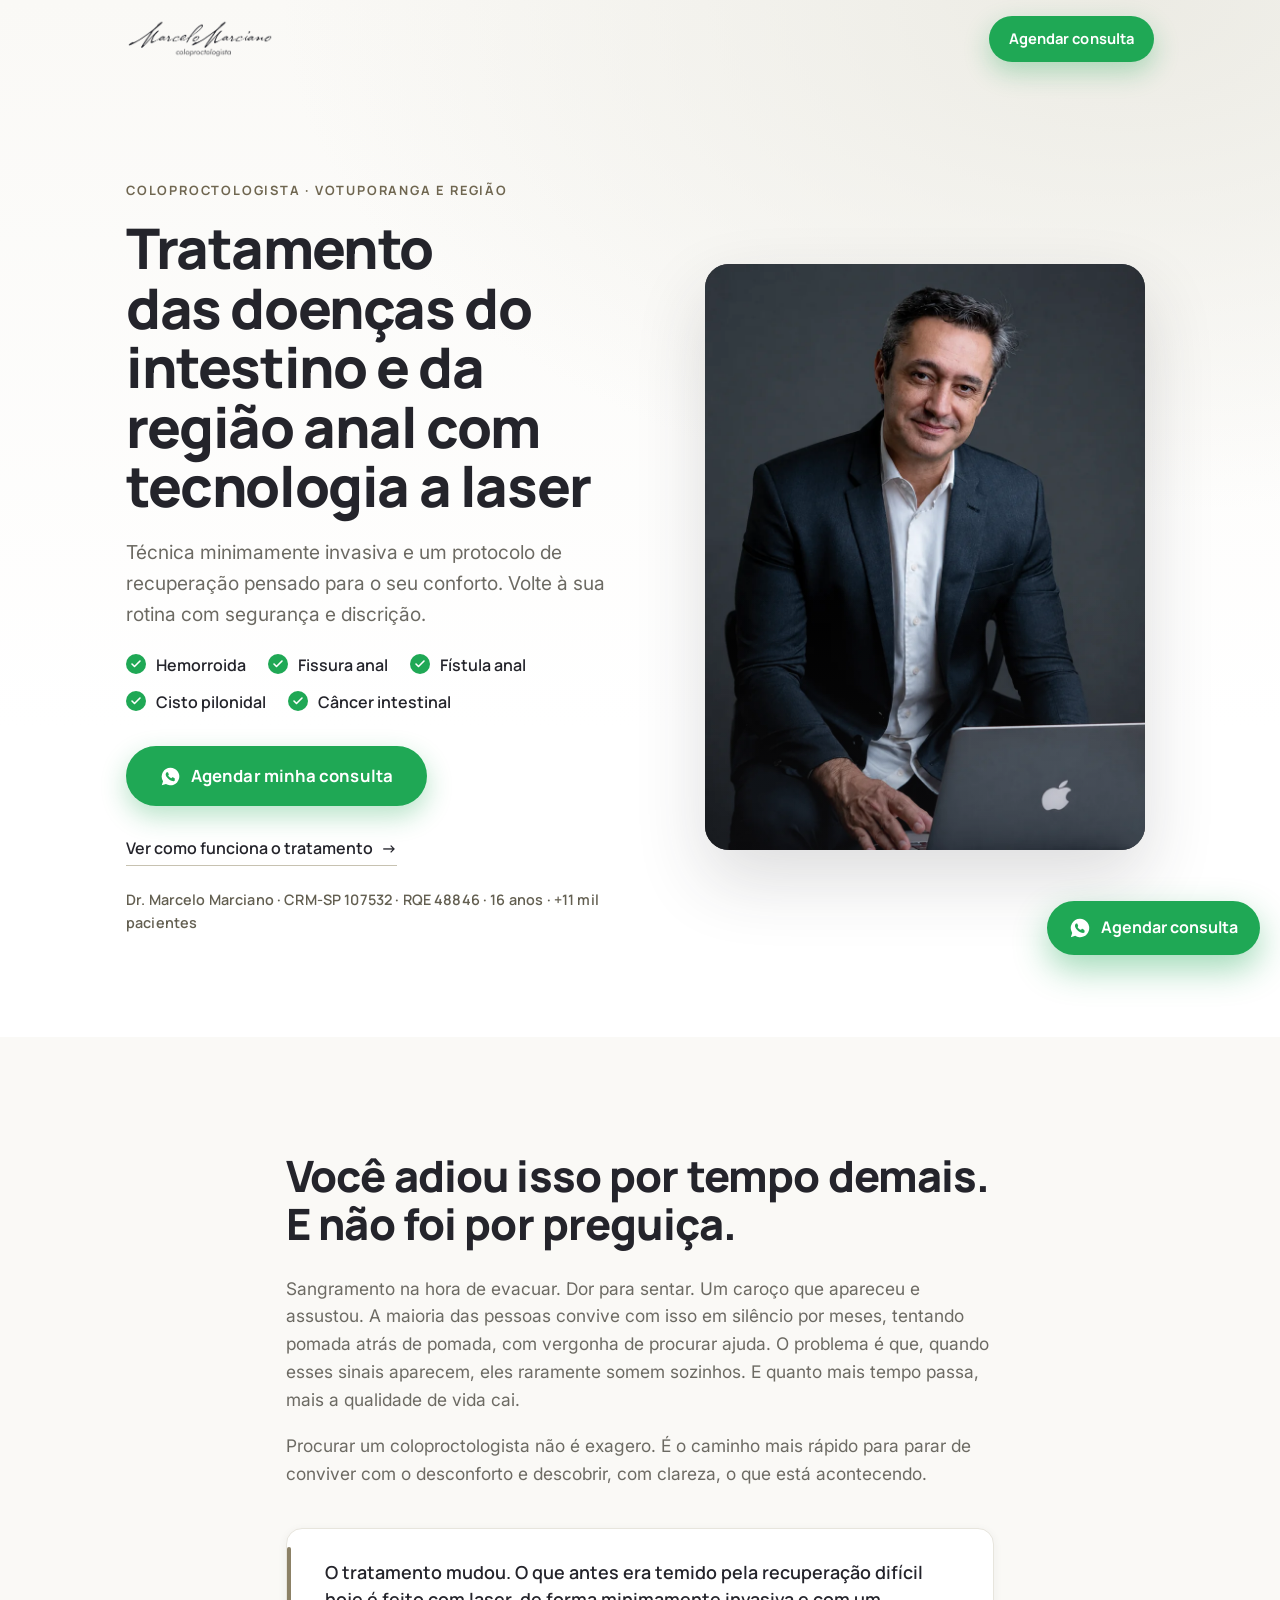
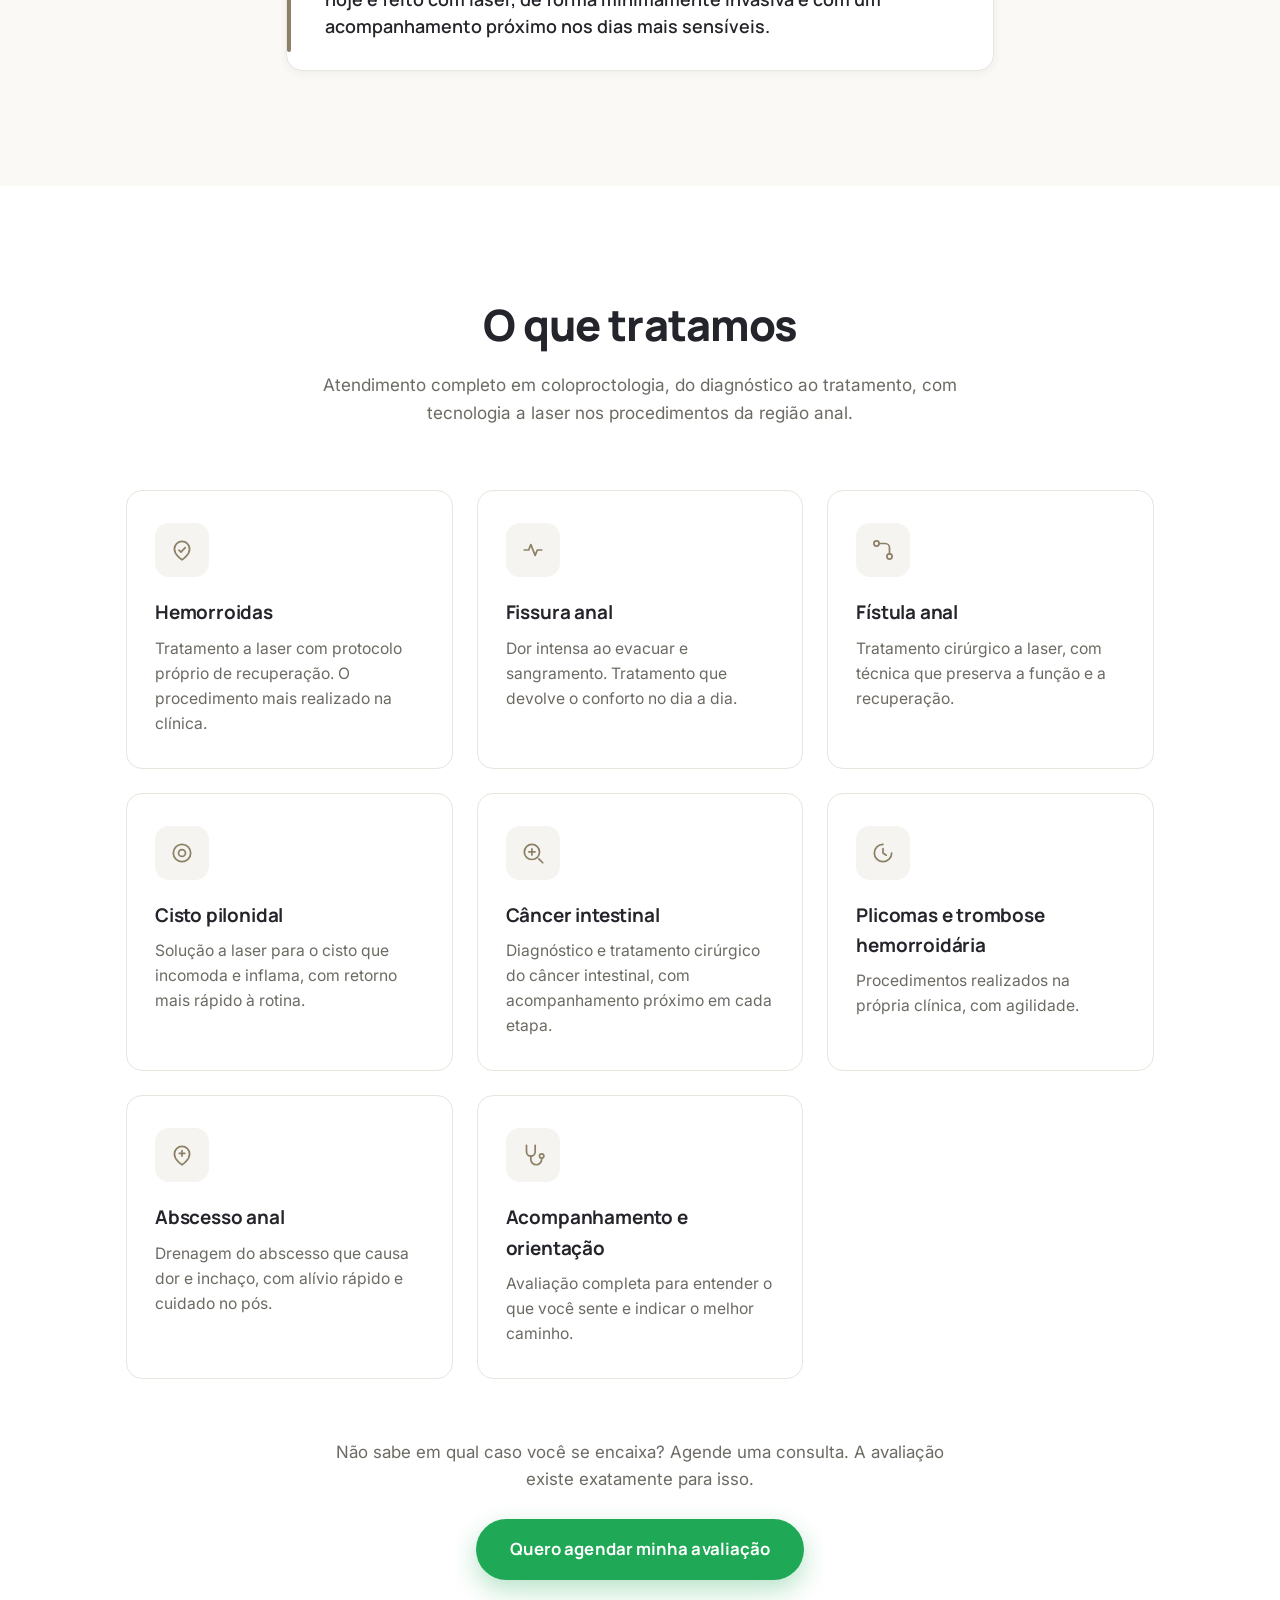
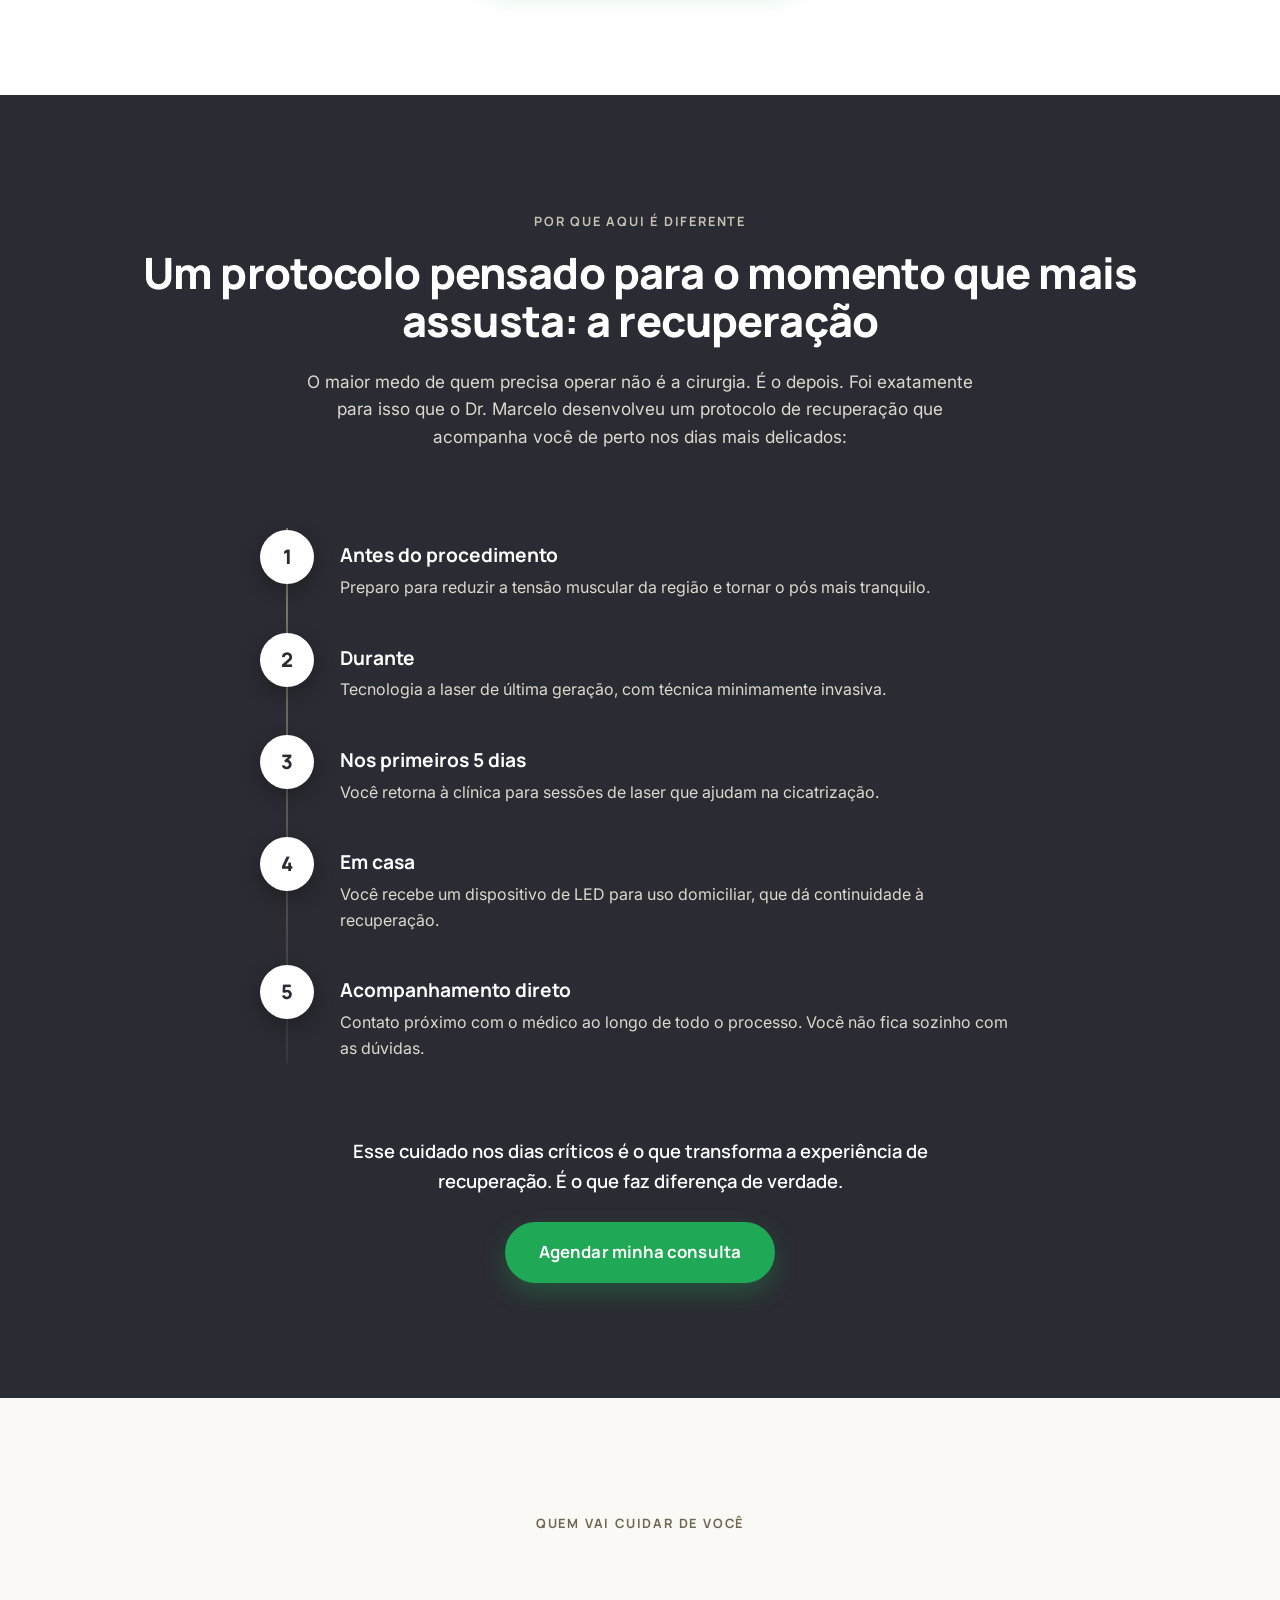
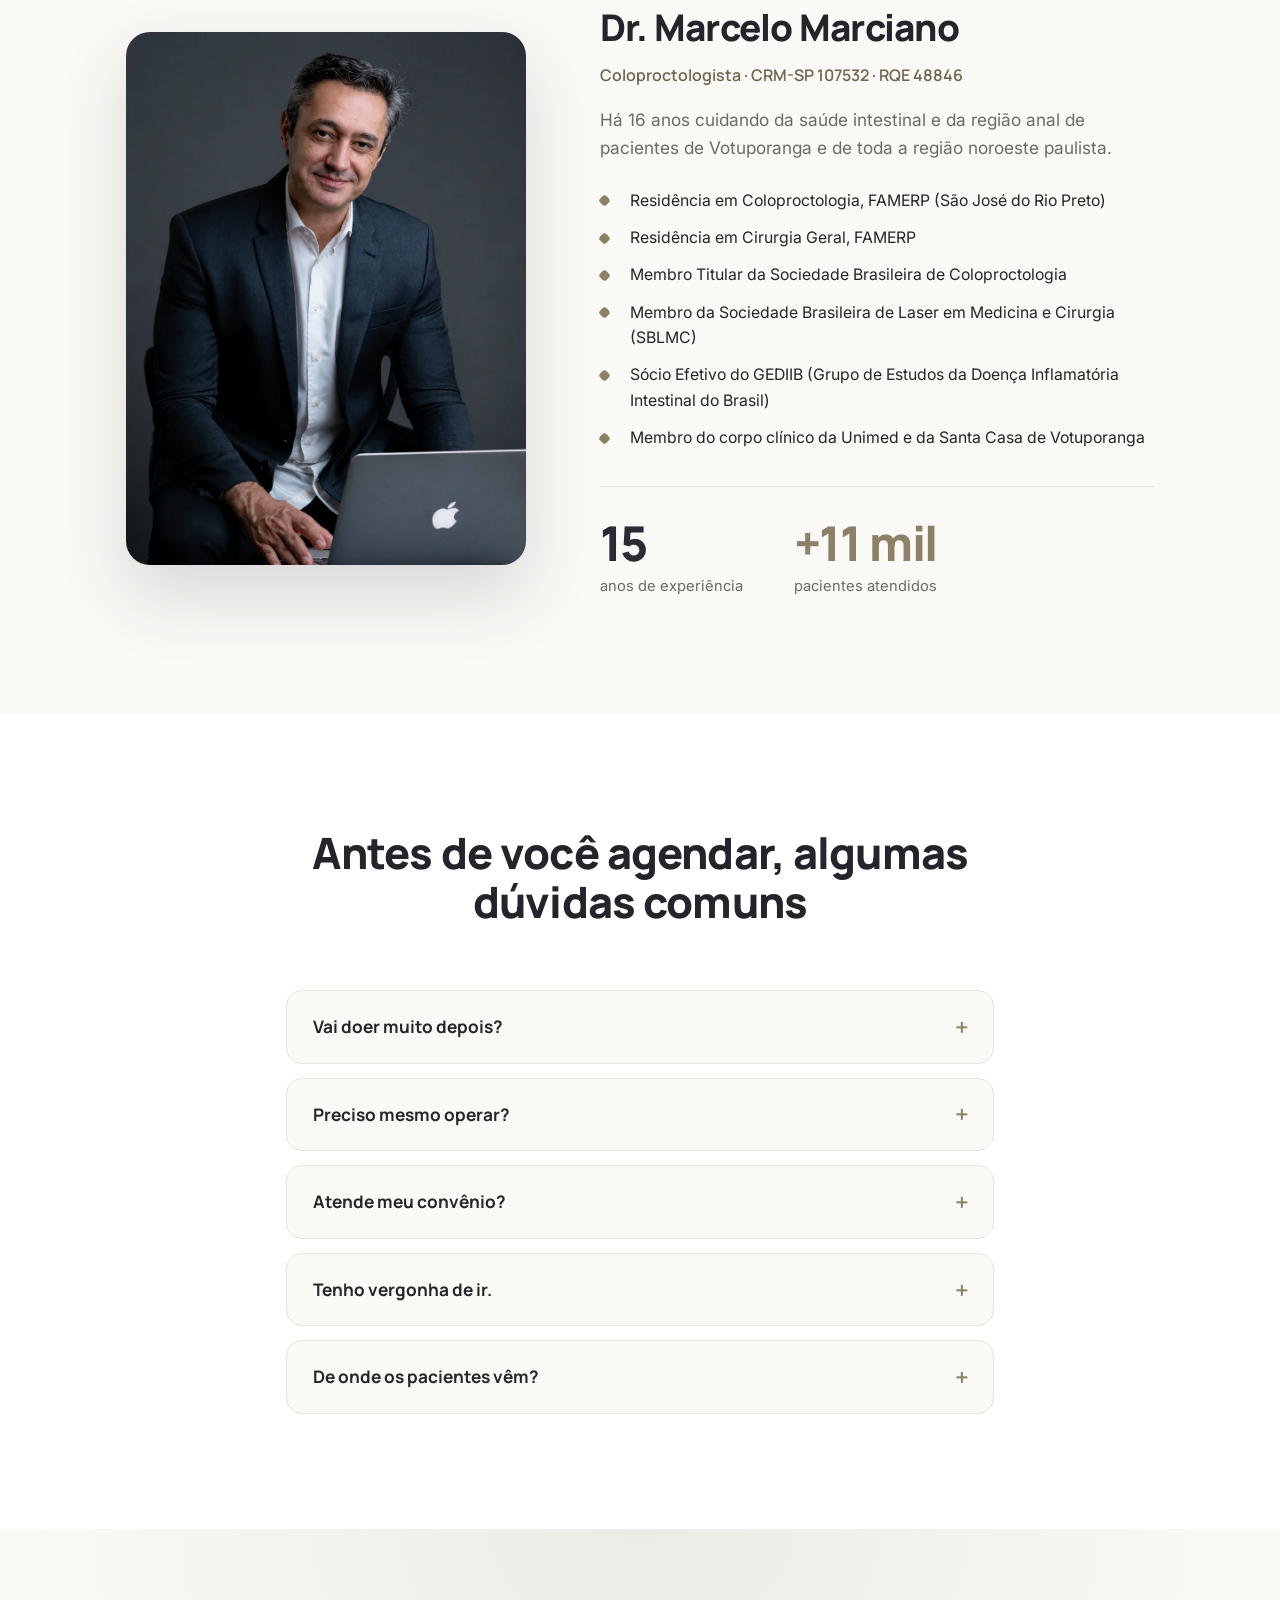
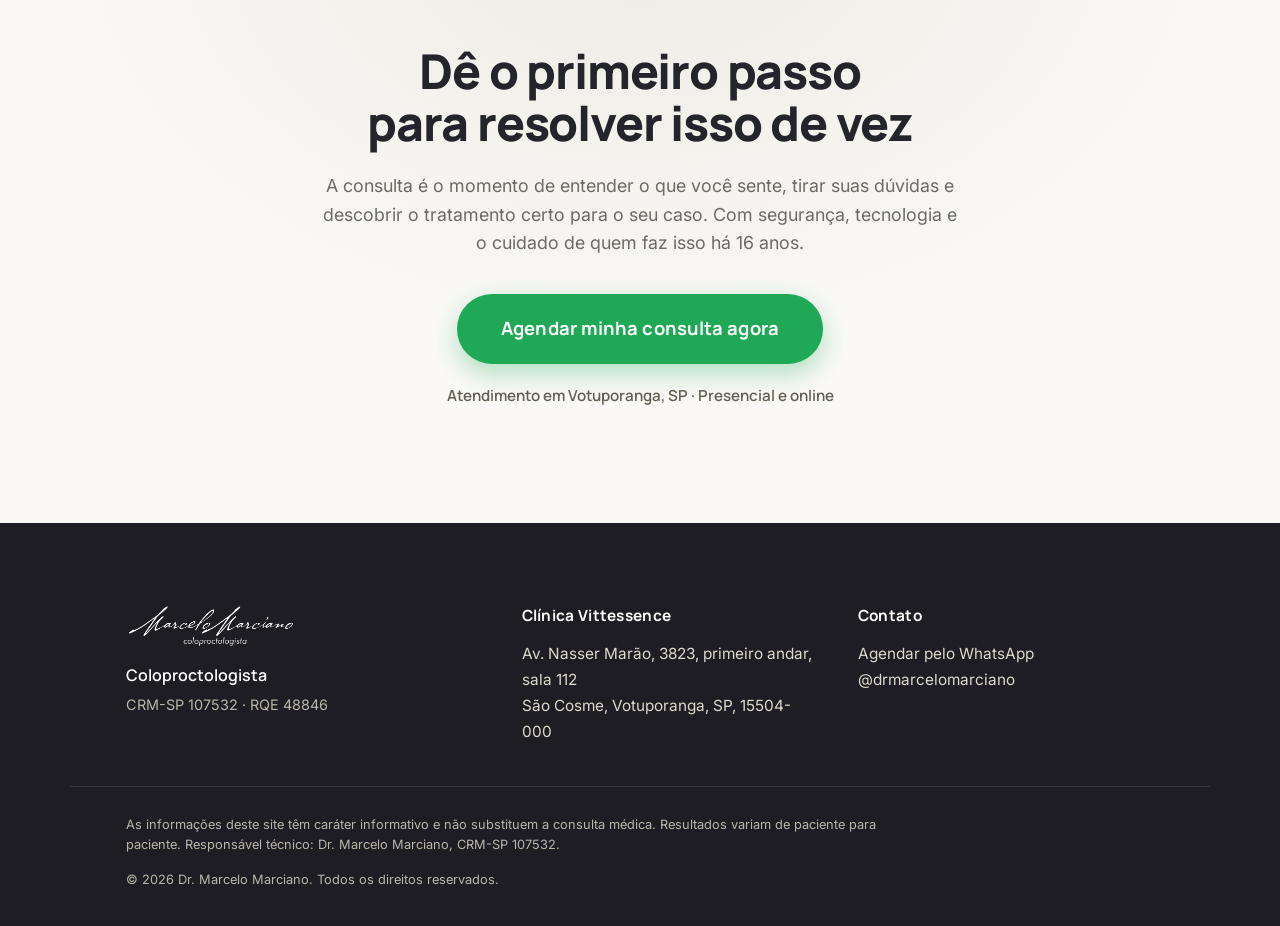
==== index.html @ ee6e8ae6 "Add files via upload" ====
<!DOCTYPE html>
<html lang="pt-BR">
<head>
  <meta charset="UTF-8" />
  <meta name="viewport" content="width=device-width, initial-scale=1.0" />

  <title>Dr. Marcelo Marciano · Coloproctologista em Votuporanga</title>
  <meta name="description" content="Tratamento das doenças do intestino e da região anal com tecnologia a laser, técnica minimamente invasiva e protocolo de recuperação. Agende sua consulta em Votuporanga, SP." />

  <!-- Trafego pago: nao indexar para nao competir no organico -->
  <meta name="robots" content="noindex, nofollow" />

  <meta name="theme-color" content="#2b2b33" />
  <link rel="icon" href="assets/favicon-32.png" sizes="32x32" />
  <link rel="icon" href="assets/favicon.png" sizes="512x512" />
  <link rel="apple-touch-icon" href="assets/apple-touch-icon.png" />

  <!-- Open Graph (URL absoluta do dominio final) -->
  <meta property="og:type" content="website" />
  <meta property="og:url" content="https://lp.drmarcelomarciano.com/" />
  <meta property="og:title" content="Dr. Marcelo Marciano · Coloproctologista" />
  <meta property="og:description" content="Hemorroida, fissura, fístula e cisto pilonidal tratados com tecnologia a laser. Agende sua consulta em Votuporanga, SP." />
  <meta property="og:image" content="https://lp.drmarcelomarciano.com/assets/dr-marcelo.webp" />

  <!-- ====== CONFIG (editavel pelo Nathan) ====== -->
  <script src="js/config.js"></script>

  <!-- ====== dataLayer + GTM (carrega so quando o ID real existir) ====== -->
  <script>
    window.dataLayer = window.dataLayer || [];
    (function () {
      var id = (window.LP_CONFIG && LP_CONFIG.GTM_ID) || "";
      if (id && id.indexOf("XXXX") === -1) {
        (function (w, d, s, l, i) {
          w[l] = w[l] || []; w[l].push({ "gtm.start": new Date().getTime(), event: "gtm.js" });
          var f = d.getElementsByTagName(s)[0], j = d.createElement(s), dl = l != "dataLayer" ? "&l=" + l : "";
          j.async = true; j.src = "https://www.googletagmanager.com/gtm.js?id=" + i + dl;
          f.parentNode.insertBefore(j, f);
        })(window, document, "script", "dataLayer", id);
      }
    })();
  </script>

  <!-- ====== Pixel Tintim (carrega apos o load, fora do caminho critico) ======
       Instalado direto aqui porque o GTM ainda nao existe.
       Quando o container web estiver no ar, pode migrar para o GTM. -->
  <script>
    (function () {
      function loadTintim() {
        if (window.tt && window.tt.__loaded) return;
        window.tt = window.tt || {};
        window.tt.__loaded = true;
        window.tt.accountCode = (window.LP_CONFIG && LP_CONFIG.TINTIM_ACCOUNT_CODE) || "";
        var c = document.getElementsByTagName("head")[0];
        var k = document.createElement("script");
        k.async = 1; k.src = "//s.tintim.app/static/core/tintim-1.0.js"; c.appendChild(k);
      }
      if (document.readyState === "complete") loadTintim();
      else window.addEventListener("load", loadTintim);
    })();
  </script>

  <!-- ====== Fontes (carregamento assincrono, nao bloqueia render) ====== -->
  <link rel="preconnect" href="https://fonts.googleapis.com" />
  <link rel="preconnect" href="https://fonts.gstatic.com" crossorigin />
  <link rel="stylesheet" href="https://fonts.googleapis.com/css2?family=Inter:wght@400;500;600&family=Manrope:wght@500;600;700;800&display=swap" media="print" onload="this.media='all'" />
  <noscript><link rel="stylesheet" href="https://fonts.googleapis.com/css2?family=Inter:wght@400;500;600&family=Manrope:wght@500;600;700;800&display=swap" /></noscript>

  <!-- ====== Imagem do hero (LCP): preload espelha o <picture> por media ====== -->
  <link rel="preload" as="image" href="assets/dr-marcelo-sm.webp" media="(max-width:760px)" fetchpriority="high" />
  <link rel="preload" as="image" href="assets/dr-marcelo.webp" media="(min-width:760.02px)" fetchpriority="high" />

  <!-- ====== Estilos ====== -->
  <link rel="stylesheet" href="css/styles.css" />
</head>

<body>

<!-- GTM noscript: descomente trocando GTM-XXXXXXX pelo ID real ao criar o container.
<noscript><iframe src="https://www.googletagmanager.com/ns.html?id=GTM-XXXXXXX" height="0" width="0" style="display:none;visibility:hidden"></iframe></noscript>
-->

<!-- =========================================================
     HEADER FIXO
========================================================= -->
<header class="site-header" id="siteHeader">
  <div class="container header-inner">
    <a href="#topo" class="brand" aria-label="Dr. Marcelo Marciano, coloproctologista">
      <img src="assets/logo-dark.webp" alt="Dr. Marcelo Marciano" class="brand-logo brand-logo--dark" width="158" height="43" />
      <img src="assets/logo-white.webp" alt="Dr. Marcelo Marciano" class="brand-logo brand-logo--light" width="158" height="43" />
    </a>
    <button type="button" class="btn btn--primary btn--sm js-open-form" data-cta="header">Agendar consulta</button>
  </div>
</header>

<main id="topo">

  <!-- =========================================================
       DOBRA 1 · HERO
  ========================================================= -->
  <section class="hero">
    <div class="container hero-grid">
      <div class="hero-copy reveal">
        <p class="eyebrow">Coloproctologista · Votuporanga e região</p>
        <h1 class="hero-title">Tratamento das doenças do intestino e da região anal com tecnologia a laser</h1>
        <p class="hero-sub">Técnica minimamente invasiva e um protocolo de recuperação pensado para o seu conforto. Volte à sua rotina com segurança e discrição.</p>
        <ul class="hero-check">
          <li>Hemorroida</li>
          <li>Fissura anal</li>
          <li>Fístula anal</li>
          <li>Cisto pilonidal</li>
          <li>Câncer intestinal</li>
        </ul>
        <div class="hero-actions">
          <button type="button" class="btn btn--primary btn--lg js-open-form" data-cta="hero">
            <svg class="btn-ico" viewBox="0 0 24 24" fill="currentColor" aria-hidden="true"><path d="M12 2a10 10 0 0 0-8.5 15.3L2 22l4.8-1.5A10 10 0 1 0 12 2Zm5.3 14.1c-.2.6-1.2 1.1-1.7 1.2-.5.1-1 .1-1.7-.1-.4-.1-.9-.3-1.6-.6-2.8-1.2-4.6-4-4.7-4.2-.1-.2-1.1-1.5-1.1-2.8s.7-2 .9-2.3c.2-.3.5-.3.7-.3h.5c.2 0 .4 0 .6.5l.8 1.9c.1.2.1.4 0 .5l-.4.6c-.1.2-.3.3-.1.6.1.3.6 1 1.3 1.6.9.8 1.6 1 1.9 1.2.2.1.4.1.5-.1l.7-.8c.2-.2.3-.2.6-.1l1.8.9c.3.1.4.2.5.3.1.2.1.7-.1 1.3Z"/></svg>
            Agendar minha consulta
          </button>
          <a href="#protocolo" class="link-arrow js-smooth">Ver como funciona o tratamento</a>
        </div>
        <p class="hero-trust">Dr. Marcelo Marciano · <span data-config="CRM">CRM-SP 107532</span> · <span data-config="RQE">RQE 48846</span> · 16 anos · +11 mil pacientes</p>
      </div>
      <div class="hero-media reveal">
        <div class="hero-photo-wrap">
          <picture>
            <source media="(max-width:760px)" srcset="assets/dr-marcelo-sm.webp" />
            <img src="assets/dr-marcelo.webp" alt="Dr. Marcelo Marciano, coloproctologista" class="hero-photo" width="900" height="1200" fetchpriority="high" />
          </picture>
        </div>
      </div>
    </div>
  </section>

  <!-- =========================================================
       DOBRA 2 · RECONHECIMENTO DA DOR
  ========================================================= -->
  <section class="section section--soft" id="reconhecimento">
    <div class="container narrow">
      <h2 class="section-title reveal">Você adiou isso por tempo demais. E não foi por preguiça.</h2>
      <div class="prose reveal">
        <p>Sangramento na hora de evacuar. Dor para sentar. Um caroço que apareceu e assustou. A maioria das pessoas convive com isso em silêncio por meses, tentando pomada atrás de pomada, com vergonha de procurar ajuda. O problema é que, quando esses sinais aparecem, eles raramente somem sozinhos. E quanto mais tempo passa, mais a qualidade de vida cai.</p>
        <p>Procurar um coloproctologista não é exagero. É o caminho mais rápido para parar de conviver com o desconforto e descobrir, com clareza, o que está acontecendo.</p>
      </div>
      <div class="callout reveal">
        <span class="callout-mark" aria-hidden="true"></span>
        <p>O tratamento mudou. O que antes era temido pela recuperação difícil hoje é feito com laser, de forma minimamente invasiva e com um acompanhamento próximo nos dias mais sensíveis.</p>
      </div>
    </div>
  </section>

  <!-- =========================================================
       DOBRA 3 · O QUE TRATAMOS
  ========================================================= -->
  <section class="section" id="tratamentos">
    <div class="container">
      <div class="section-head reveal">
        <h2 class="section-title section-title--center">O que tratamos</h2>
        <p class="section-intro">Atendimento completo em coloproctologia, do diagnóstico ao tratamento, com tecnologia a laser nos procedimentos da região anal.</p>
      </div>

      <div class="cards-grid">
        <article class="card reveal">
          <span class="card-icon" aria-hidden="true">
            <svg viewBox="0 0 24 24" fill="none" stroke="currentColor" stroke-width="1.6" stroke-linecap="round" stroke-linejoin="round"><path d="M12 21s-7-4.35-7-10a7 7 0 0 1 14 0c0 5.65-7 10-7 10Z"/><path d="M9.2 12.2 11 14l4-4.2"/></svg>
          </span>
          <h3 class="card-title">Hemorroidas</h3>
          <p class="card-text">Tratamento a laser com protocolo próprio de recuperação. O procedimento mais realizado na clínica.</p>
        </article>

        <article class="card reveal">
          <span class="card-icon" aria-hidden="true">
            <svg viewBox="0 0 24 24" fill="none" stroke="currentColor" stroke-width="1.6" stroke-linecap="round" stroke-linejoin="round"><path d="M4 12h4l2-5 4 10 2-5h4"/></svg>
          </span>
          <h3 class="card-title">Fissura anal</h3>
          <p class="card-text">Dor intensa ao evacuar e sangramento. Tratamento que devolve o conforto no dia a dia.</p>
        </article>

        <article class="card reveal">
          <span class="card-icon" aria-hidden="true">
            <svg viewBox="0 0 24 24" fill="none" stroke="currentColor" stroke-width="1.6" stroke-linecap="round" stroke-linejoin="round"><circle cx="6" cy="6" r="2.4"/><circle cx="18" cy="18" r="2.4"/><path d="M8.4 6H14a4 4 0 0 1 4 4v5.6"/></svg>
          </span>
          <h3 class="card-title">Fístula anal</h3>
          <p class="card-text">Tratamento cirúrgico a laser, com técnica que preserva a função e a recuperação.</p>
        </article>

        <article class="card reveal">
          <span class="card-icon" aria-hidden="true">
            <svg viewBox="0 0 24 24" fill="none" stroke="currentColor" stroke-width="1.6" stroke-linecap="round" stroke-linejoin="round"><circle cx="12" cy="12" r="8"/><circle cx="12" cy="12" r="3.2"/></svg>
          </span>
          <h3 class="card-title">Cisto pilonidal</h3>
          <p class="card-text">Solução a laser para o cisto que incomoda e inflama, com retorno mais rápido à rotina.</p>
        </article>

        <article class="card reveal">
          <span class="card-icon" aria-hidden="true">
            <svg viewBox="0 0 24 24" fill="none" stroke="currentColor" stroke-width="1.6" stroke-linecap="round" stroke-linejoin="round"><circle cx="11" cy="11" r="7"/><path d="m21 21-3.6-3.6"/><path d="M11 8.2v5.6M8.2 11h5.6"/></svg>
          </span>
          <h3 class="card-title">Câncer intestinal</h3>
          <p class="card-text">Diagnóstico e tratamento cirúrgico do câncer intestinal, com acompanhamento próximo em cada etapa.</p>
        </article>

        <article class="card reveal">
          <span class="card-icon" aria-hidden="true">
            <svg viewBox="0 0 24 24" fill="none" stroke="currentColor" stroke-width="1.6" stroke-linecap="round" stroke-linejoin="round"><path d="M12 4a8 8 0 1 0 8 8"/><path d="M12 8v4l3 2"/></svg>
          </span>
          <h3 class="card-title">Plicomas e trombose hemorroidária</h3>
          <p class="card-text">Procedimentos realizados na própria clínica, com agilidade.</p>
        </article>

        <article class="card reveal">
          <span class="card-icon" aria-hidden="true">
            <svg viewBox="0 0 24 24" fill="none" stroke="currentColor" stroke-width="1.6" stroke-linecap="round" stroke-linejoin="round"><path d="M12 21s-7-4.35-7-10a7 7 0 0 1 14 0c0 5.65-7 10-7 10Z"/><path d="M12 8v5M9.5 10.5h5"/></svg>
          </span>
          <h3 class="card-title">Abscesso anal</h3>
          <p class="card-text">Drenagem do abscesso que causa dor e inchaço, com alívio rápido e cuidado no pós.</p>
        </article>

        <article class="card reveal">
          <span class="card-icon" aria-hidden="true">
            <svg viewBox="0 0 24 24" fill="none" stroke="currentColor" stroke-width="1.6" stroke-linecap="round" stroke-linejoin="round"><path d="M6 3v6a4 4 0 0 0 8 0V3"/><path d="M10 13v3a5 5 0 0 0 10 0v-1"/><circle cx="20" cy="13" r="2"/></svg>
          </span>
          <h3 class="card-title">Acompanhamento e orientação</h3>
          <p class="card-text">Avaliação completa para entender o que você sente e indicar o melhor caminho.</p>
        </article>
      </div>

      <div class="section-foot reveal">
        <p>Não sabe em qual caso você se encaixa? Agende uma consulta. A avaliação existe exatamente para isso.</p>
        <button type="button" class="btn btn--primary btn--lg js-open-form" data-cta="tratamentos">Quero agendar minha avaliação</button>
      </div>
    </div>
  </section>

  <!-- =========================================================
       DOBRA 4 · O DIFERENCIAL (PROTOCOLO): secao escura
  ========================================================= -->
  <section class="section section--dark" id="protocolo">
    <div class="container">
      <div class="section-head reveal">
        <p class="eyebrow eyebrow--center eyebrow--light">Por que aqui é diferente</p>
        <h2 class="section-title section-title--center section-title--light">Um protocolo pensado para o momento que mais assusta: a recuperação</h2>
        <p class="section-intro section-intro--light">O maior medo de quem precisa operar não é a cirurgia. É o depois. Foi exatamente para isso que o Dr. Marcelo desenvolveu um protocolo de recuperação que acompanha você de perto nos dias mais delicados:</p>
      </div>

      <ol class="timeline">
        <li class="timeline-item reveal">
          <span class="timeline-num">1</span>
          <div class="timeline-body">
            <h3 class="timeline-title">Antes do procedimento</h3>
            <p>Preparo para reduzir a tensão muscular da região e tornar o pós mais tranquilo.</p>
          </div>
        </li>
        <li class="timeline-item reveal">
          <span class="timeline-num">2</span>
          <div class="timeline-body">
            <h3 class="timeline-title">Durante</h3>
            <p>Tecnologia a laser de última geração, com técnica minimamente invasiva.</p>
          </div>
        </li>
        <li class="timeline-item reveal">
          <span class="timeline-num">3</span>
          <div class="timeline-body">
            <h3 class="timeline-title">Nos primeiros 5 dias</h3>
            <p>Você retorna à clínica para sessões de laser que ajudam na cicatrização.</p>
          </div>
        </li>
        <li class="timeline-item reveal">
          <span class="timeline-num">4</span>
          <div class="timeline-body">
            <h3 class="timeline-title">Em casa</h3>
            <p>Você recebe um dispositivo de LED para uso domiciliar, que dá continuidade à recuperação.</p>
          </div>
        </li>
        <li class="timeline-item reveal">
          <span class="timeline-num">5</span>
          <div class="timeline-body">
            <h3 class="timeline-title">Acompanhamento direto</h3>
            <p>Contato próximo com o médico ao longo de todo o processo. Você não fica sozinho com as dúvidas.</p>
          </div>
        </li>
      </ol>

      <div class="section-foot reveal">
        <p class="section-foot-note">Esse cuidado nos dias críticos é o que transforma a experiência de recuperação. É o que faz diferença de verdade.</p>
        <button type="button" class="btn btn--primary btn--lg js-open-form" data-cta="protocolo">Agendar minha consulta</button>
      </div>
    </div>
  </section>

  <!-- =========================================================
       DOBRA 5 · AUTORIDADE
  ========================================================= -->
  <section class="section section--soft" id="medico">
    <div class="container">
      <div class="section-head reveal">
        <p class="eyebrow eyebrow--center">Quem vai cuidar de você</p>
      </div>

      <div class="doctor-grid">
        <div class="doctor-media reveal">
          <div class="doctor-photo-wrap">
            <picture>
              <source media="(max-width:760px)" srcset="assets/dr-marcelo-sm.webp" />
              <img src="assets/dr-marcelo.webp" alt="Dr. Marcelo Marciano, coloproctologista" class="doctor-photo" width="900" height="1200" loading="lazy" />
            </picture>
          </div>
        </div>

        <div class="doctor-info reveal">
          <h2 class="doctor-name">Dr. Marcelo Marciano</h2>
          <p class="doctor-role">Coloproctologista · <span data-config="CRM">CRM-SP 107532</span> · <span data-config="RQE">RQE 48846</span></p>
          <p class="doctor-bio">Há 16 anos cuidando da saúde intestinal e da região anal de pacientes de Votuporanga e de toda a região noroeste paulista.</p>

          <ul class="cred-list">
            <li>Residência em Coloproctologia, FAMERP (São José do Rio Preto)</li>
            <li>Residência em Cirurgia Geral, FAMERP</li>
            <li>Membro Titular da Sociedade Brasileira de Coloproctologia</li>
            <li>Membro da Sociedade Brasileira de Laser em Medicina e Cirurgia (SBLMC)</li>
            <li>Sócio Efetivo do GEDIIB (Grupo de Estudos da Doença Inflamatória Intestinal do Brasil)</li>
            <li>Membro do corpo clínico da Unimed e da Santa Casa de Votuporanga</li>
          </ul>

          <div class="stats" id="stats">
            <div class="stat">
              <span class="stat-num" data-count="16">0</span>
              <span class="stat-label">anos de experiência</span>
            </div>
            <div class="stat">
              <span class="stat-num stat-num--word">+11 mil</span>
              <span class="stat-label">pacientes atendidos</span>
            </div>
          </div>
        </div>
      </div>
    </div>
  </section>

  <!-- =========================================================
       DOBRA 6 · FAQ
  ========================================================= -->
  <section class="section" id="faq">
    <div class="container narrow">
      <div class="section-head reveal">
        <h2 class="section-title section-title--center">Antes de você agendar, algumas dúvidas comuns</h2>
      </div>

      <div class="faq">
        <details class="faq-item reveal">
          <summary>Vai doer muito depois?</summary>
          <div class="faq-body"><p>A recuperação é o ponto que mais recebe atenção aqui. O protocolo com laser, as sessões nos primeiros dias e o acompanhamento próximo existem justamente para tornar o pós-operatório mais tranquilo do que a maioria das pessoas imagina.</p></div>
        </details>
        <details class="faq-item reveal">
          <summary>Preciso mesmo operar?</summary>
          <div class="faq-body"><p>Nem todo caso é cirúrgico. Vários tratamentos são feitos na própria clínica. O primeiro passo é sempre a avaliação, para entender o seu caso e indicar o caminho certo.</p></div>
        </details>
        <details class="faq-item reveal">
          <summary>Atende meu convênio?</summary>
          <div class="faq-body"><p>O atendimento é particular, com condições especiais para quem tem plano de saúde. Os valores e as formas de pagamento são explicados com clareza na consulta.</p></div>
        </details>
        <details class="faq-item reveal">
          <summary>Tenho vergonha de ir.</summary>
          <div class="faq-body"><p>Esse é o sentimento mais comum, e é exatamente por isso que o atendimento é feito com discrição e acolhimento. Você não vai ser julgado. Vai ser cuidado.</p></div>
        </details>
        <details class="faq-item reveal">
          <summary>De onde os pacientes vêm?</summary>
          <div class="faq-body"><p>De Votuporanga e de toda a região. A clínica fica em local de fácil acesso para quem vem de outras cidades.</p></div>
        </details>
      </div>
    </div>
  </section>

  <!-- =========================================================
       DOBRA 7 · CTA FINAL
  ========================================================= -->
  <section class="section section--cta" id="agendar">
    <div class="container narrow center reveal">
      <h2 class="cta-title">Dê o primeiro passo para resolver isso de vez</h2>
      <p class="cta-sub">A consulta é o momento de entender o que você sente, tirar suas dúvidas e descobrir o tratamento certo para o seu caso. Com segurança, tecnologia e o cuidado de quem faz isso há 16 anos.</p>
      <button type="button" class="btn btn--primary btn--xl js-open-form" data-cta="final">Agendar minha consulta agora</button>
      <p class="cta-reinforce">Atendimento em Votuporanga, SP · Presencial e online</p>
    </div>
  </section>

</main>

<!-- =========================================================
     RODAPE
========================================================= -->
<footer class="site-footer">
  <div class="container footer-grid">
    <div class="footer-brand">
      <img src="assets/logo-white.webp" alt="Dr. Marcelo Marciano" width="180" height="49" />
      <p class="footer-role">Coloproctologista</p>
      <p class="footer-reg"><span data-config="CRM">CRM-SP 107532</span> · <span data-config="RQE">RQE 48846</span></p>
    </div>
    <div class="footer-col">
      <p class="footer-label">Clínica Vittessence</p>
      <p>Av. Nasser Marão, 3823, primeiro andar, sala 112<br />São Cosme, Votuporanga, SP, 15504-000</p>
    </div>
    <div class="footer-col">
      <p class="footer-label">Contato</p>
      <p>
        <a href="#" class="footer-link js-open-form" data-cta="footer">Agendar pelo WhatsApp</a><br />
        <a href="https://instagram.com/drmarcelomarciano" class="footer-link" target="_blank" rel="noopener">@drmarcelomarciano</a>
      </p>
    </div>
  </div>
  <div class="container">
    <p class="footer-legal">As informações deste site têm caráter informativo e não substituem a consulta médica. Resultados variam de paciente para paciente. Responsável técnico: Dr. Marcelo Marciano, <span data-config="CRM">CRM-SP 107532</span>.</p>
    <p class="footer-copy">&copy; <span id="year">2026</span> Dr. Marcelo Marciano. Todos os direitos reservados.</p>
  </div>
</footer>

<!-- =========================================================
     BOTAO FLUTUANTE (sticky, mobile)
========================================================= -->
<button type="button" class="fab js-open-form" data-cta="fab" aria-label="Agendar consulta no WhatsApp">
  <svg viewBox="0 0 24 24" fill="currentColor" aria-hidden="true"><path d="M12 2a10 10 0 0 0-8.5 15.3L2 22l4.8-1.5A10 10 0 1 0 12 2Zm5.3 14.1c-.2.6-1.2 1.1-1.7 1.2-.5.1-1 .1-1.7-.1-.4-.1-.9-.3-1.6-.6-2.8-1.2-4.6-4-4.7-4.2-.1-.2-1.1-1.5-1.1-2.8s.7-2 .9-2.3c.2-.3.5-.3.7-.3h.5c.2 0 .4 0 .6.5l.8 1.9c.1.2.1.4 0 .5l-.4.6c-.1.2-.3.3-.1.6.1.3.6 1 1.3 1.6.9.8 1.6 1 1.9 1.2.2.1.4.1.5-.1l.7-.8c.2-.2.3-.2.6-.1l1.8.9c.3.1.4.2.5.3.1.2.1.7-.1 1.3Z"/></svg>
  <span>Agendar consulta</span>
</button>

<!-- =========================================================
     MODAL · FORMULARIO
========================================================= -->
<div class="modal" id="formModal" aria-hidden="true">
  <div class="modal-overlay js-close-form" tabindex="-1"></div>
  <div class="modal-card" role="dialog" aria-modal="true" aria-labelledby="formTitle">
    <button type="button" class="modal-close js-close-form" aria-label="Fechar">
      <svg viewBox="0 0 24 24" fill="none" stroke="currentColor" stroke-width="1.8" stroke-linecap="round"><path d="M6 6l12 12M18 6 6 18"/></svg>
    </button>

    <div class="modal-body" data-state="form">
      <h2 class="modal-title" id="formTitle">Agende sua consulta</h2>
      <p class="modal-sub">Preencha e fale agora com nossa equipe no WhatsApp.</p>

      <form id="leadForm" novalidate>
        <div class="field">
          <label for="nome">Nome completo</label>
          <input type="text" id="nome" name="nome" autocomplete="name" required placeholder="Seu nome" aria-describedby="err-nome" />
          <span class="field-error" id="err-nome" data-error="nome" role="alert">Informe seu nome.</span>
        </div>

        <div class="field">
          <label for="telefone">WhatsApp / Telefone</label>
          <input type="tel" id="telefone" name="telefone" inputmode="numeric" autocomplete="tel" required placeholder="(00) 00000-0000" maxlength="16" aria-describedby="err-telefone" />
          <span class="field-error" id="err-telefone" data-error="telefone" role="alert">Informe um WhatsApp válido.</span>
        </div>

        <div class="field">
          <span class="field-label" id="caso-label">Qual o seu caso?</span>
          <div class="chips" role="radiogroup" aria-labelledby="caso-label">
            <button type="button" class="chip" data-caso="Hemorroida" role="radio" aria-checked="false">Hemorroida</button>
            <button type="button" class="chip" data-caso="Fissura" role="radio" aria-checked="false">Fissura</button>
            <button type="button" class="chip" data-caso="Fístula" role="radio" aria-checked="false">Fístula</button>
            <button type="button" class="chip" data-caso="Cisto pilonidal" role="radio" aria-checked="false">Cisto pilonidal</button>
            <button type="button" class="chip" data-caso="Estou com dor" role="radio" aria-checked="false">Estou com dor</button>
            <button type="button" class="chip" data-caso="Estou com sangramento" role="radio" aria-checked="false">Estou com sangramento</button>
            <button type="button" class="chip" data-caso="Preciso de orientação" role="radio" aria-checked="false">Preciso de orientação</button>
          </div>
          <input type="hidden" id="caso" name="caso" />
        </div>

        <div class="form-actions">
          <button type="submit" class="btn btn--primary btn--block btn--lg" id="submitBtn">
            <svg class="btn-ico" viewBox="0 0 24 24" fill="currentColor" aria-hidden="true"><path d="M12 2a10 10 0 0 0-8.5 15.3L2 22l4.8-1.5A10 10 0 1 0 12 2Zm5.3 14.1c-.2.6-1.2 1.1-1.7 1.2-.5.1-1 .1-1.7-.1-.4-.1-.9-.3-1.6-.6-2.8-1.2-4.6-4-4.7-4.2-.1-.2-1.1-1.5-1.1-2.8s.7-2 .9-2.3c.2-.3.5-.3.7-.3h.5c.2 0 .4 0 .6.5l.8 1.9c.1.2.1.4 0 .5l-.4.6c-.1.2-.3.3-.1.6.1.3.6 1 1.3 1.6.9.8 1.6 1 1.9 1.2.2.1.4.1.5-.1l.7-.8c.2-.2.3-.2.6-.1l1.8.9c.3.1.4.2.5.3.1.2.1.7-.1 1.3Z"/></svg>
            Enviar e falar no WhatsApp
          </button>
          <p class="form-micro">Seus dados estão seguros e são usados apenas para o seu atendimento.</p>
        </div>
      </form>
    </div>

    <div class="modal-body modal-success" data-state="success" hidden>
      <div class="success-icon" aria-hidden="true">
        <svg viewBox="0 0 24 24" fill="none" stroke="currentColor" stroke-width="1.8" stroke-linecap="round" stroke-linejoin="round"><path d="M20 6 9 17l-5-5"/></svg>
      </div>
      <h2 class="modal-title" id="successTitle" tabindex="-1">Tudo certo!</h2>
      <p class="modal-sub">Estamos abrindo o WhatsApp para você falar com nossa equipe. Se não abrir automaticamente, toque no botão abaixo.</p>
      <a href="#" class="btn btn--primary btn--block btn--lg" id="successWa" target="_blank" rel="noopener">
        <svg class="btn-ico" viewBox="0 0 24 24" fill="currentColor" aria-hidden="true"><path d="M12 2a10 10 0 0 0-8.5 15.3L2 22l4.8-1.5A10 10 0 1 0 12 2Zm5.3 14.1c-.2.6-1.2 1.1-1.7 1.2-.5.1-1 .1-1.7-.1-.4-.1-.9-.3-1.6-.6-2.8-1.2-4.6-4-4.7-4.2-.1-.2-1.1-1.5-1.1-2.8s.7-2 .9-2.3c.2-.3.5-.3.7-.3h.5c.2 0 .4 0 .6.5l.8 1.9c.1.2.1.4 0 .5l-.4.6c-.1.2-.3.3-.1.6.1.3.6 1 1.3 1.6.9.8 1.6 1 1.9 1.2.2.1.4.1.5-.1l.7-.8c.2-.2.3-.2.6-.1l1.8.9c.3.1.4.2.5.3.1.2.1.7-.1 1.3Z"/></svg>
        Abrir o WhatsApp
      </a>
    </div>
  </div>
</div>

<!-- Link OCULTO do Tintim. Apenas o envio valido do form "clica" nele. -->
<a id="wa-redirect" href="#" target="_blank" rel="noopener" style="display:none" aria-hidden="true" tabindex="-1">wa</a>

<script src="js/main.js" defer></script>
</body>
</html>
---- css/styles.css ----
/* ============================================================
   Dr. Marcelo Marciano · Landing Page
   Paleta editorial: taupe + grafite + branco
   ============================================================ */

:root {
  /* Cores */
  --taupe-50:  #f5f4f0;
  --taupe-100: #ecebe4;
  --taupe-200: #ddd9cd;
  --taupe-300: #c7c2b1;
  --taupe-400: #b3ad99;
  --taupe-500: #a0a090;
  --taupe-600: #837f6e;
  --taupe-700: #635f51;

  --grafite:   #2b2b33;
  --grafite-900: #1d1d23;
  --ink:       #24242b;
  --muted:     #6c6a63;
  --muted-light: #b9b6ab;

  --bg:        #ffffff;
  --soft:      #faf9f6;
  --accent:    #8c8166;        /* bronze/taupe quente para detalhes graficos */
  --accent-text: #6f6650;      /* versao escura p/ texto pequeno (AA >= 4.5:1) */
  --placeholder: #8a877e;      /* placeholder de input (>= 3:1 sobre soft) */
  --wa:        #1fa855;        /* verde WhatsApp (acao) */
  --wa-dark:   #178a43;        /* verde WhatsApp hover */

  --line:      #e7e5dd;

  /* Tipografia */
  --font-head: "Manrope", system-ui, sans-serif;
  --font-body: "Inter", system-ui, sans-serif;

  /* Raio e sombras */
  --r-sm: 10px;
  --r-md: 16px;
  --r-lg: 24px;
  --r-pill: 999px;
  --shadow-sm: 0 2px 10px rgba(43,43,51,.06);
  --shadow-md: 0 14px 40px rgba(43,43,51,.10);
  --shadow-lg: 0 30px 70px rgba(43,43,51,.16);

  /* Layout */
  --maxw: 1140px;
  --gutter: clamp(20px, 5vw, 56px);

  --ease: cubic-bezier(.22,.61,.36,1);
}

/* ---------- Reset ---------- */
*, *::before, *::after { box-sizing: border-box; }
* { margin: 0; }
html { -webkit-text-size-adjust: 100%; scroll-behavior: smooth; }
body {
  font-family: var(--font-body);
  color: var(--ink);
  background: var(--bg);
  line-height: 1.6;
  font-size: clamp(16px, 1.05vw, 17px);
  -webkit-font-smoothing: antialiased;
  text-rendering: optimizeLegibility;
  overflow-x: hidden;
}
img, picture, svg { display: block; max-width: 100%; }
img { height: auto; }
[hidden] { display: none !important; }
a { color: inherit; text-decoration: none; }
button { font: inherit; cursor: pointer; border: none; background: none; color: inherit; }
ul, ol { list-style: none; padding: 0; }
:focus-visible { outline: 3px solid var(--accent); outline-offset: 3px; border-radius: 4px; }

/* ---------- Layout ---------- */
.container { width: 100%; max-width: var(--maxw); margin-inline: auto; padding-inline: var(--gutter); }
.narrow { max-width: 820px; }
.center { text-align: center; }

.section { padding: clamp(64px, 9vw, 130px) 0; }
.section--soft { background: var(--soft); }
.section--dark { background: var(--grafite); color: #fff; }

/* ---------- Tipografia base ---------- */
.eyebrow {
  font-family: var(--font-head);
  font-weight: 700;
  font-size: .8rem;
  letter-spacing: .14em;
  text-transform: uppercase;
  color: var(--accent-text);
  margin-bottom: 18px;
}
.eyebrow--center { text-align: center; }
.eyebrow--light { color: var(--taupe-300); }

.section-title {
  font-family: var(--font-head);
  font-weight: 800;
  line-height: 1.12;
  letter-spacing: -.02em;
  font-size: clamp(1.7rem, 3.6vw, 2.7rem);
  color: var(--ink);
}
.section-title--center { text-align: center; }
.section-title--light { color: #fff; }

.section-head { margin-bottom: clamp(40px, 5vw, 64px); }
.section-intro {
  text-align: center;
  max-width: 680px;
  margin: 22px auto 0;
  color: var(--muted);
  font-size: 1.075rem;
}
.section-intro--light { color: var(--taupe-200); }

.prose p { color: var(--muted); font-size: 1.085rem; }
.prose p + p { margin-top: 1.1em; }

/* ============================================================
   BOTOES
   ============================================================ */
.btn {
  display: inline-flex; align-items: center; justify-content: center; gap: 10px;
  font-family: var(--font-head);
  font-weight: 700;
  letter-spacing: .005em;
  border-radius: var(--r-pill);
  background: var(--grafite);
  color: #fff;
  padding: 15px 28px;
  transition: transform .25s var(--ease), box-shadow .25s var(--ease), background .25s var(--ease);
  box-shadow: 0 10px 24px rgba(43,43,51,.18);
}
.btn:hover { transform: translateY(-2px); box-shadow: 0 16px 34px rgba(43,43,51,.26); background: #34343d; }
.btn:active { transform: translateY(0); }
.btn--sm { padding: 11px 20px; font-size: .92rem; }
.btn--lg { padding: 17px 34px; font-size: 1.05rem; }
.btn--xl { padding: 20px 44px; font-size: 1.15rem; }
.btn--block { width: 100%; }
.btn--light { background: #fff; color: var(--grafite); box-shadow: 0 12px 30px rgba(0,0,0,.25); }
.btn--light:hover { background: var(--taupe-50); }

/* CTA principal: verde WhatsApp (cor da acao) */
.btn--primary { background: var(--wa); box-shadow: 0 10px 26px rgba(31,168,85,.32); }
.btn--primary:hover { background: var(--wa-dark); box-shadow: 0 16px 34px rgba(31,168,85,.4); }
.btn-ico { width: 1.25em; height: 1.25em; flex: none; }

.link-arrow {
  font-family: var(--font-head);
  font-weight: 600;
  color: var(--ink);
  border-bottom: 1.5px solid var(--taupe-300);
  padding-bottom: 3px;
  transition: color .2s, border-color .2s, gap .2s;
  display: inline-flex; align-items: center; gap: 8px;
}
.link-arrow::after { content: "\2192"; transition: transform .2s var(--ease); }
.link-arrow:hover { color: var(--accent); border-color: var(--accent); }
.link-arrow:hover::after { transform: translateX(4px); }

/* ============================================================
   HEADER
   ============================================================ */
.site-header {
  position: fixed; inset: 0 0 auto 0; z-index: 50;
  padding: 16px 0;
  transition: background .3s var(--ease), box-shadow .3s var(--ease), padding .3s var(--ease);
}
.header-inner { display: flex; align-items: center; justify-content: space-between; }
.brand-logo { height: 40px; width: auto; transition: opacity .3s; }
.brand-logo--light { display: none; }
.site-header.scrolled {
  background: rgba(255,255,255,.92);
  backdrop-filter: blur(10px);
  box-shadow: 0 1px 0 var(--line), 0 8px 30px rgba(43,43,51,.07);
  padding: 10px 0;
}
.site-header.scrolled .brand-logo { height: 34px; }

/* ============================================================
   HERO
   ============================================================ */
.hero {
  position: relative;
  padding: clamp(120px, 16vw, 180px) 0 clamp(60px, 8vw, 110px);
  background:
    radial-gradient(120% 90% at 88% 0%, var(--taupe-100) 0%, rgba(236,235,228,0) 55%),
    linear-gradient(180deg, var(--soft) 0%, #fff 70%);
  overflow: hidden;
}
.hero-grid {
  display: grid;
  grid-template-columns: 1.05fr .95fr;
  gap: clamp(32px, 5vw, 72px);
  align-items: center;
}
.hero-title {
  font-family: var(--font-head);
  font-weight: 800;
  font-size: clamp(2.05rem, 5vw, 3.5rem);
  line-height: 1.06;
  letter-spacing: -.025em;
  color: var(--ink);
  margin-bottom: 22px;
  text-wrap: balance;
}
.hero-sub { font-size: clamp(1.05rem, 1.5vw, 1.22rem); color: var(--muted); max-width: 560px; }
.hero-trust {
  margin-top: 22px;
  font-family: var(--font-head);
  font-weight: 600;
  font-size: .9rem;
  color: var(--taupe-700);
  letter-spacing: .01em;
}
.hero-check { display: flex; flex-wrap: wrap; gap: 11px 22px; margin-top: 24px; }
.hero-check li {
  position: relative; padding-left: 30px;
  font-family: var(--font-head); font-weight: 600; font-size: 1rem; color: var(--ink);
}
.hero-check li::before {
  content: ""; position: absolute; left: 0; top: 1px;
  width: 20px; height: 20px; border-radius: 50%;
  background: var(--wa) url("data:image/svg+xml,%3Csvg xmlns='http://www.w3.org/2000/svg' viewBox='0 0 24 24' fill='none' stroke='%23fff' stroke-width='3.2' stroke-linecap='round' stroke-linejoin='round'%3E%3Cpath d='M20 6 9 17l-5-5'/%3E%3C/svg%3E") center / 12px no-repeat;
}
.hero-actions { display: flex; align-items: center; gap: clamp(18px, 3vw, 30px); flex-wrap: wrap; margin-top: 30px; }

.hero-media { position: relative; }
.hero-photo-wrap {
  position: relative;
  border-radius: var(--r-lg);
  overflow: hidden;
  box-shadow: var(--shadow-lg);
  background: var(--grafite);
  max-width: 440px;
  margin-inline: auto;
}
.hero-photo-wrap::before {
  content: "";
  position: absolute; inset: 0;
  background: linear-gradient(180deg, rgba(43,43,51,0) 55%, rgba(43,43,51,.25) 100%);
  z-index: 1;
}
.hero-photo { width: 100%; height: auto; }
.hero-media::after {
  content: "";
  position: absolute; z-index: -1;
  width: 70%; aspect-ratio: 1; right: -6%; top: -8%;
  background: var(--taupe-200);
  border-radius: 50%;
  filter: blur(4px);
  opacity: .55;
}

/* ============================================================
   DOBRA 2 · CALLOUT
   ============================================================ */
#reconhecimento .prose { margin-top: 26px; }
.callout {
  position: relative;
  margin-top: 40px;
  padding: 30px 32px 30px 38px;
  background: #fff;
  border: 1px solid var(--line);
  border-radius: var(--r-md);
  box-shadow: var(--shadow-sm);
}
.callout-mark { position: absolute; left: 0; top: 18px; bottom: 18px; width: 4px; border-radius: 4px; background: var(--accent); }
.callout p { font-family: var(--font-head); font-weight: 600; font-size: 1.12rem; line-height: 1.5; color: var(--ink); }

/* ============================================================
   DOBRA 3 · CARDS
   ============================================================ */
.cards-grid {
  display: grid;
  grid-template-columns: repeat(3, 1fr);
  gap: clamp(16px, 2vw, 24px);
}
.card {
  background: #fff;
  border: 1px solid var(--line);
  border-radius: var(--r-md);
  padding: 32px 28px;
  transition: transform .3s var(--ease), box-shadow .3s var(--ease), border-color .3s;
}
.card:hover { transform: translateY(-6px); box-shadow: var(--shadow-md); border-color: var(--taupe-200); }
.card-icon {
  display: inline-flex; align-items: center; justify-content: center;
  width: 54px; height: 54px;
  border-radius: 14px;
  background: var(--taupe-50);
  color: var(--accent);
  margin-bottom: 20px;
}
.card-icon svg { width: 26px; height: 26px; }
.card-title { font-family: var(--font-head); font-weight: 700; font-size: 1.18rem; margin-bottom: 8px; letter-spacing: -.01em; }
.card-text { color: var(--muted); font-size: .98rem; }

.section-foot { text-align: center; margin-top: clamp(40px, 5vw, 60px); }
.section-foot p { color: var(--muted); max-width: 620px; margin: 0 auto 26px; font-size: 1.06rem; }
.section--dark .section-foot p { color: var(--taupe-200); }
.section-foot-note { font-family: var(--font-head); font-weight: 600; color: #fff !important; font-size: 1.15rem !important; }

/* ============================================================
   DOBRA 4 · TIMELINE (escura)
   ============================================================ */
.timeline { max-width: 760px; margin: 0 auto; position: relative; }
.timeline::before {
  content: ""; position: absolute; left: 26px; top: 14px; bottom: 14px;
  width: 2px; background: linear-gradient(180deg, var(--taupe-600), rgba(131,127,110,.15));
}
.timeline-item { position: relative; display: flex; gap: 26px; padding: 16px 0; }
.timeline-num {
  flex: none;
  position: relative; z-index: 1;
  width: 54px; height: 54px; border-radius: 50%;
  display: grid; place-items: center;
  font-family: var(--font-head); font-weight: 800; font-size: 1.25rem;
  background: #fff; color: var(--grafite);
  box-shadow: 0 6px 20px rgba(0,0,0,.3);
}
.timeline-title { font-family: var(--font-head); font-weight: 700; font-size: 1.2rem; color: #fff; margin-bottom: 4px; padding-top: 10px; }
.timeline-body p { color: var(--taupe-200); }

/* ============================================================
   DOBRA 5 · MEDICO
   ============================================================ */
.doctor-grid {
  display: grid;
  grid-template-columns: .85fr 1.15fr;
  gap: clamp(36px, 5vw, 72px);
  align-items: center;
}
.doctor-photo-wrap {
  border-radius: var(--r-lg);
  overflow: hidden;
  box-shadow: var(--shadow-lg);
  max-width: 400px;
}
.doctor-name { font-family: var(--font-head); font-weight: 800; font-size: clamp(1.7rem, 3vw, 2.3rem); letter-spacing: -.02em; }
.doctor-role { font-family: var(--font-head); font-weight: 600; color: var(--accent-text); margin: 6px 0 18px; }
.doctor-bio { color: var(--muted); font-size: 1.08rem; max-width: 540px; }

.cred-list { margin: 26px 0 4px; display: grid; gap: 12px; }
.cred-list li {
  position: relative; padding-left: 30px; color: var(--ink); font-size: .99rem;
}
.cred-list li::before {
  content: ""; position: absolute; left: 0; top: .55em;
  width: 9px; height: 9px; border-radius: 3px;
  background: var(--accent); transform: rotate(45deg);
}

.stats { display: flex; flex-wrap: wrap; gap: clamp(24px, 4vw, 52px); margin-top: 36px; padding-top: 32px; border-top: 1px solid var(--line); }
.stat { display: flex; flex-direction: column; }
.stat-num { font-family: var(--font-head); font-weight: 800; font-size: clamp(2.2rem, 4vw, 3rem); line-height: 1; color: var(--grafite); letter-spacing: -.03em; }
.stat-num--word { color: var(--accent); }
.stat-label { font-size: .92rem; color: var(--muted); margin-top: 8px; max-width: 160px; }

/* ============================================================
   DOBRA 6 · FAQ
   ============================================================ */
.faq { display: grid; gap: 14px; }
.faq-item {
  background: var(--soft);
  border: 1px solid var(--line);
  border-radius: var(--r-md);
  overflow: hidden;
  transition: box-shadow .25s, border-color .25s;
}
.faq-item[open] { box-shadow: var(--shadow-sm); border-color: var(--taupe-200); background: #fff; }
.faq-item summary {
  list-style: none; cursor: pointer;
  padding: 22px 56px 22px 26px;
  position: relative;
  font-family: var(--font-head); font-weight: 700; font-size: 1.08rem; color: var(--ink);
}
.faq-item summary::-webkit-details-marker { display: none; }
.faq-item summary::after {
  content: "+"; position: absolute; right: 24px; top: 50%; transform: translateY(-50%);
  font-weight: 600; font-size: 1.5rem; color: var(--accent); transition: transform .25s var(--ease);
}
.faq-item[open] summary::after { transform: translateY(-50%) rotate(45deg); }
.faq-body { padding: 0 26px 24px; }
.faq-body p { color: var(--muted); }

/* ============================================================
   DOBRA 7 · CTA FINAL
   ============================================================ */
.section--cta {
  background:
    radial-gradient(80% 120% at 50% 0%, var(--taupe-100) 0%, rgba(245,244,240,0) 60%),
    var(--soft);
}
.cta-title { font-family: var(--font-head); font-weight: 800; font-size: clamp(1.9rem, 4vw, 3rem); letter-spacing: -.025em; line-height: 1.1; text-wrap: balance; }
.cta-sub { color: var(--muted); font-size: 1.12rem; max-width: 640px; margin: 22px auto 36px; }
.cta-reinforce { margin-top: 20px; font-family: var(--font-head); font-weight: 600; color: var(--taupe-700); font-size: .95rem; }

/* ============================================================
   RODAPE
   ============================================================ */
.site-footer { background: var(--grafite-900); color: var(--taupe-200); padding: clamp(56px, 7vw, 80px) 0 36px; }
.footer-grid { display: grid; grid-template-columns: 1.2fr 1fr 1fr; gap: 40px; padding-bottom: 40px; border-bottom: 1px solid rgba(255,255,255,.1); }
.footer-brand img { height: 46px; width: auto; margin-bottom: 14px; }
.footer-role { font-family: var(--font-head); font-weight: 600; color: #fff; }
.footer-reg { font-size: .9rem; color: var(--muted-light); margin-top: 4px; }
.footer-label { font-family: var(--font-head); font-weight: 700; color: #fff; margin-bottom: 12px; letter-spacing: .02em; }
.footer-col p { font-size: .96rem; line-height: 1.7; }
.footer-link { color: var(--taupe-200); border-bottom: 1px solid transparent; transition: color .2s, border-color .2s; }
.footer-link:hover { color: #fff; border-color: var(--accent); }
.footer-legal { font-size: .8rem; color: var(--muted-light); margin-top: 28px; max-width: 760px; line-height: 1.6; }
.footer-copy { font-size: .8rem; color: var(--muted-light); margin-top: 14px; }

/* ============================================================
   FAB (botao flutuante)
   ============================================================ */
.fab {
  position: fixed; z-index: 45; right: 20px; bottom: 20px;
  display: inline-flex; align-items: center; gap: 10px;
  background: var(--wa); color: #fff;
  padding: 14px 22px; border-radius: var(--r-pill);
  font-family: var(--font-head); font-weight: 700; font-size: 1rem;
  box-shadow: 0 14px 34px rgba(31,168,85,.42);
  transform: translateY(140%);
  transition: transform .4s var(--ease), background .25s;
}
.fab.show { transform: translateY(0); }
.fab:hover { background: var(--wa-dark); }
.fab svg { width: 22px; height: 22px; }

/* ============================================================
   MODAL · FORM
   ============================================================ */
.modal { position: fixed; inset: 0; z-index: 100; display: none; }
.modal.visible { display: block; }
.modal-overlay { position: absolute; inset: 0; background: rgba(29,29,35,.55); backdrop-filter: blur(4px); opacity: 0; transition: opacity .3s; }
.modal.open .modal-overlay { opacity: 1; }
.modal-card {
  position: relative;
  max-width: 480px; width: calc(100% - 32px);
  margin: clamp(40px, 8vh, 90px) auto 40px;
  background: #fff; border-radius: var(--r-lg);
  box-shadow: var(--shadow-lg);
  padding: clamp(28px, 4vw, 40px) clamp(28px, 4vw, 40px) 0;
  transform: translateY(20px) scale(.98); opacity: 0;
  transition: transform .35s var(--ease), opacity .35s var(--ease);
  max-height: calc(100vh - 60px); overflow-y: auto;
}
.modal.open .modal-card { transform: translateY(0) scale(1); opacity: 1; }
.modal-close {
  position: absolute; top: 16px; right: 16px;
  width: 38px; height: 38px; border-radius: 50%;
  display: grid; place-items: center; color: var(--muted);
  background: var(--taupe-50); transition: background .2s, color .2s;
}
.modal-close:hover { background: var(--taupe-100); color: var(--ink); }
.modal-close svg { width: 18px; height: 18px; }
.modal-title { font-family: var(--font-head); font-weight: 800; font-size: 1.55rem; letter-spacing: -.02em; }
.modal-sub { color: var(--muted); margin: 8px 0 24px; }

.field { margin-bottom: 18px; }
.field label, .field-label { display: block; font-family: var(--font-head); font-weight: 600; font-size: .92rem; margin-bottom: 8px; color: var(--ink); }
.field input {
  width: 100%; padding: 14px 16px;
  border: 1.5px solid var(--line); border-radius: var(--r-sm);
  font-family: var(--font-body); font-size: 1rem; color: var(--ink);
  background: var(--soft);
  transition: border-color .2s, background .2s, box-shadow .2s;
}
.field input::placeholder { color: var(--placeholder); }
.field input:focus { border-color: var(--accent); background: #fff; box-shadow: 0 0 0 4px rgba(140,129,102,.18); }
.field input:focus:not(:focus-visible) { outline: none; }
.field input:focus-visible { outline: 3px solid var(--accent-text); outline-offset: 2px; }
.field input.invalid { border-color: #c0563f; background: #fdf6f4; }
.field-error { display: none; color: #c0563f; font-size: .84rem; margin-top: 6px; }
.field-error.show { display: block; }

.chips { display: flex; flex-wrap: wrap; gap: 9px; }
.chip {
  padding: 10px 16px; border-radius: var(--r-pill);
  border: 1.5px solid var(--line); background: var(--soft);
  font-family: var(--font-head); font-weight: 600; font-size: .9rem; color: var(--muted);
  transition: all .2s var(--ease);
}
.chip:hover { border-color: var(--taupe-300); color: var(--ink); }
.chip.active { background: var(--grafite); border-color: var(--grafite); color: #fff; }

/* rodape fixo do formulario: o botao do WhatsApp fica sempre visivel */
.form-actions {
  position: sticky;
  bottom: 0;
  background: #fff;
  padding: 14px 0 clamp(22px, 3vw, 30px);
  margin-top: 6px;
  border-top: 1px solid var(--line);
  z-index: 2;
}
.modal-success { padding-bottom: clamp(28px, 4vw, 40px); }
.form-micro { text-align: center; font-size: .82rem; color: var(--muted); margin: 10px 0 0; }

.modal-success { text-align: center; }
.success-icon {
  width: 64px; height: 64px; border-radius: 50%; margin: 4px auto 18px;
  display: grid; place-items: center; color: #fff; background: var(--accent);
}
.success-icon svg { width: 30px; height: 30px; }

/* ============================================================
   REVEAL (scroll)
   ============================================================ */
.reveal { opacity: 0; transform: translateY(26px); transition: opacity .7s var(--ease), transform .7s var(--ease); }
.reveal.in { opacity: 1; transform: none; }

/* ============================================================
   TOQUES PREMIUM
   ============================================================ */
@keyframes floaty { 0%, 100% { transform: translateY(0); } 50% { transform: translateY(-14px); } }
.hero-media::after { animation: floaty 8s ease-in-out infinite; }

.hero-photo, .doctor-photo { transition: transform .9s var(--ease); }
.hero-photo-wrap:hover .hero-photo,
.doctor-photo-wrap:hover .doctor-photo { transform: scale(1.045); }

.card-icon { transition: background .3s var(--ease), color .3s var(--ease), transform .3s var(--ease); }
.card:hover .card-icon { background: var(--taupe-100); color: var(--accent-text); transform: translateY(-3px); }

@keyframes fab-ring {
  0%   { box-shadow: 0 14px 34px rgba(31,168,85,.42), 0 0 0 0 rgba(31,168,85,.45); }
  70%  { box-shadow: 0 14px 34px rgba(31,168,85,.42), 0 0 0 18px rgba(31,168,85,0); }
  100% { box-shadow: 0 14px 34px rgba(31,168,85,.42), 0 0 0 0 rgba(31,168,85,0); }
}
.fab.show { animation: fab-ring 2.8s ease-out infinite; }

/* ============================================================
   RESPONSIVO
   ============================================================ */
@media (max-width: 900px) {
  .cards-grid { grid-template-columns: repeat(2, 1fr); }
  .doctor-grid { grid-template-columns: 1fr; }
  .doctor-photo-wrap { max-width: 340px; margin-inline: auto; }
}

@media (max-width: 760px) {
  .hero-grid { grid-template-columns: 1fr; text-align: center; }
  /* mobile: texto primeiro, foto ao descer (pedido do Nathan) */
  .hero-copy { order: 1; }
  .hero-media { order: 2; }
  .hero-photo-wrap { max-width: 300px; }
  .hero-sub { margin-inline: auto; }
  .hero-check { justify-content: center; }
  .hero-actions { justify-content: center; }
  .hero-title { font-size: clamp(1.85rem, 8vw, 2.4rem); }
  .hero-media::after { display: none; }
  .header-inner .btn--sm { padding: 9px 16px; font-size: .85rem; }
  .footer-grid { grid-template-columns: 1fr; gap: 30px; }
  .fab span { display: none; }
  .fab { padding: 16px; }
  .fab svg { width: 26px; height: 26px; }
  /* reserva espaco para o FAB nao cobrir o CTA final nem o rodape */
  .section--cta { padding-bottom: 120px; }
  .site-footer { padding-bottom: 96px; }
  /* modal usa mais tela no celular para o botao caber */
  .modal-card { margin: 14px auto; max-height: calc(100dvh - 28px); padding: 22px 22px 0; }
  .modal-title { font-size: 1.4rem; }
  .field { margin-bottom: 14px; }
}

@media (max-width: 480px) {
  .cards-grid { grid-template-columns: 1fr; }
  .timeline::before { left: 22px; }
  .timeline-num { width: 46px; height: 46px; font-size: 1.1rem; }
  .timeline-item { gap: 18px; }
}

/* ---------- Reduzir movimento ---------- */
@media (prefers-reduced-motion: reduce) {
  html { scroll-behavior: auto; }
  .reveal { opacity: 1; transform: none; transition: none; }
  *, *::before, *::after { animation-duration: .001ms !important; transition-duration: .001ms !important; }
}
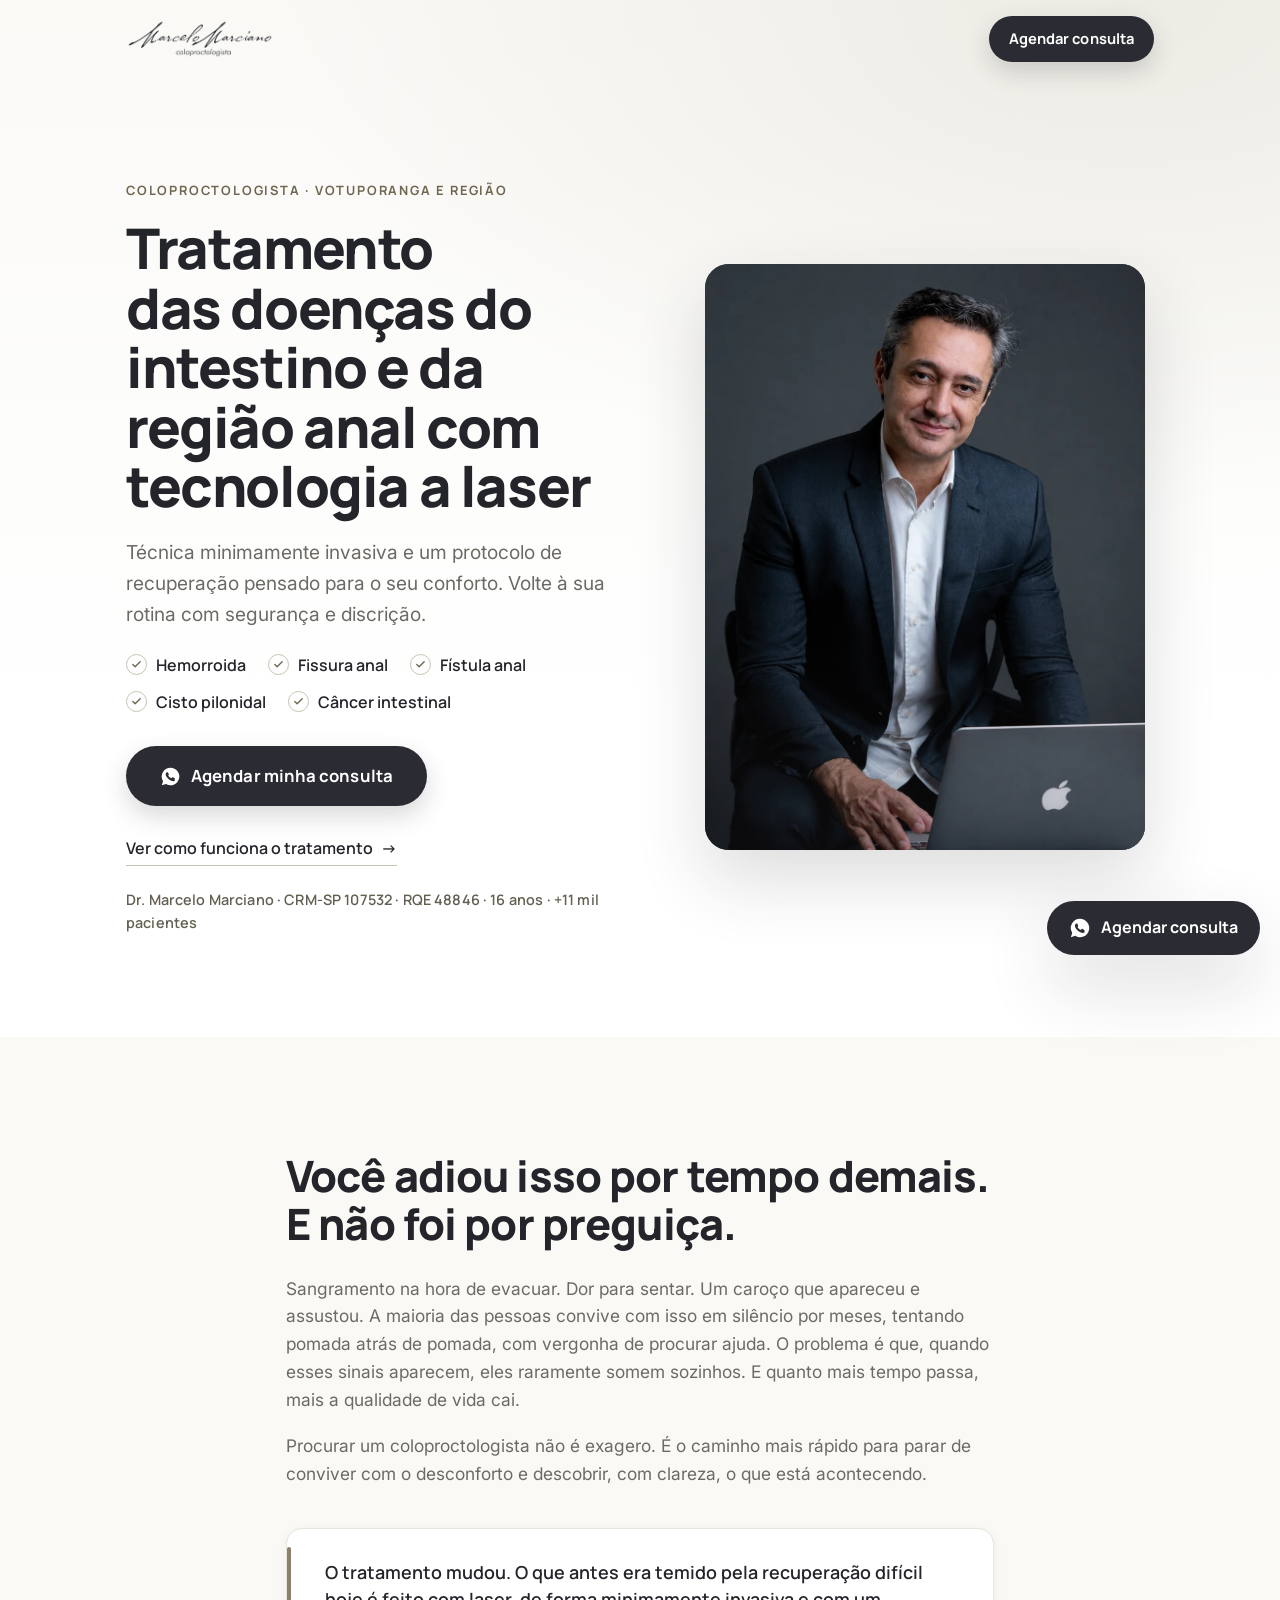
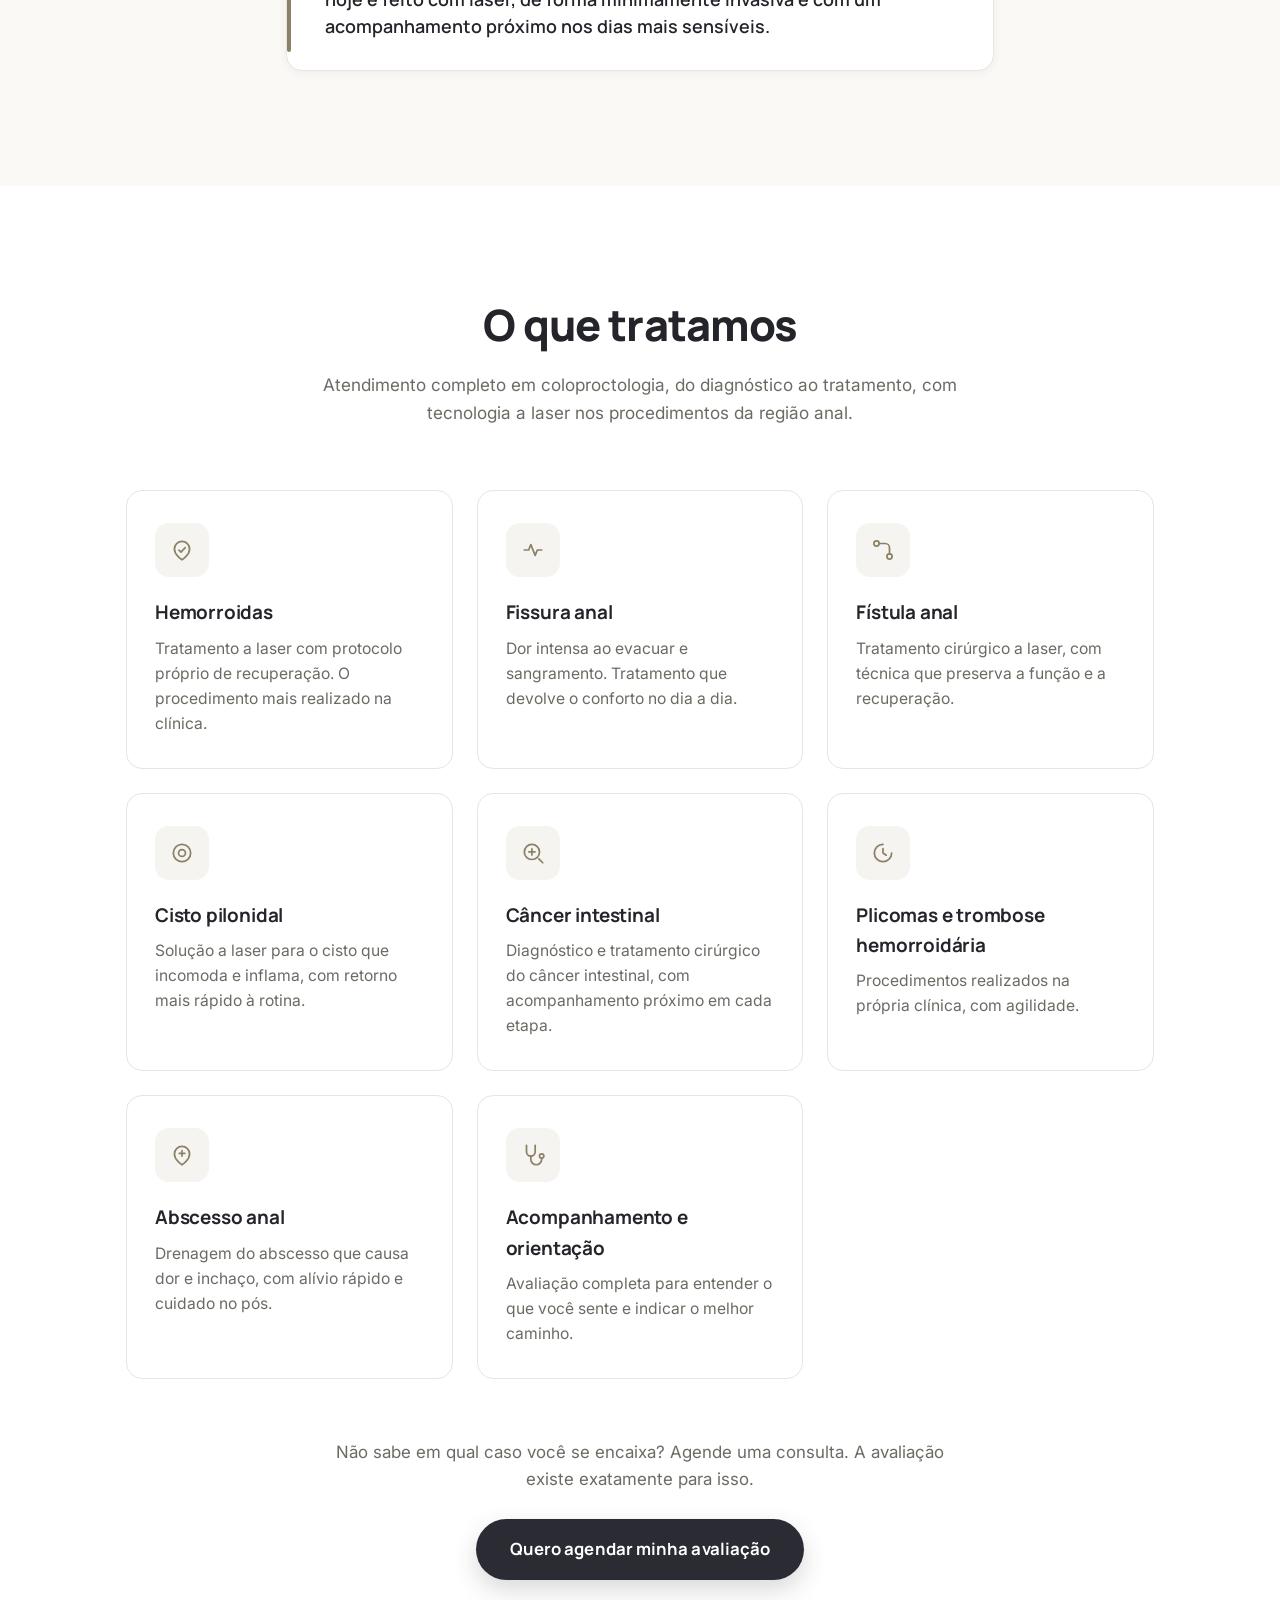
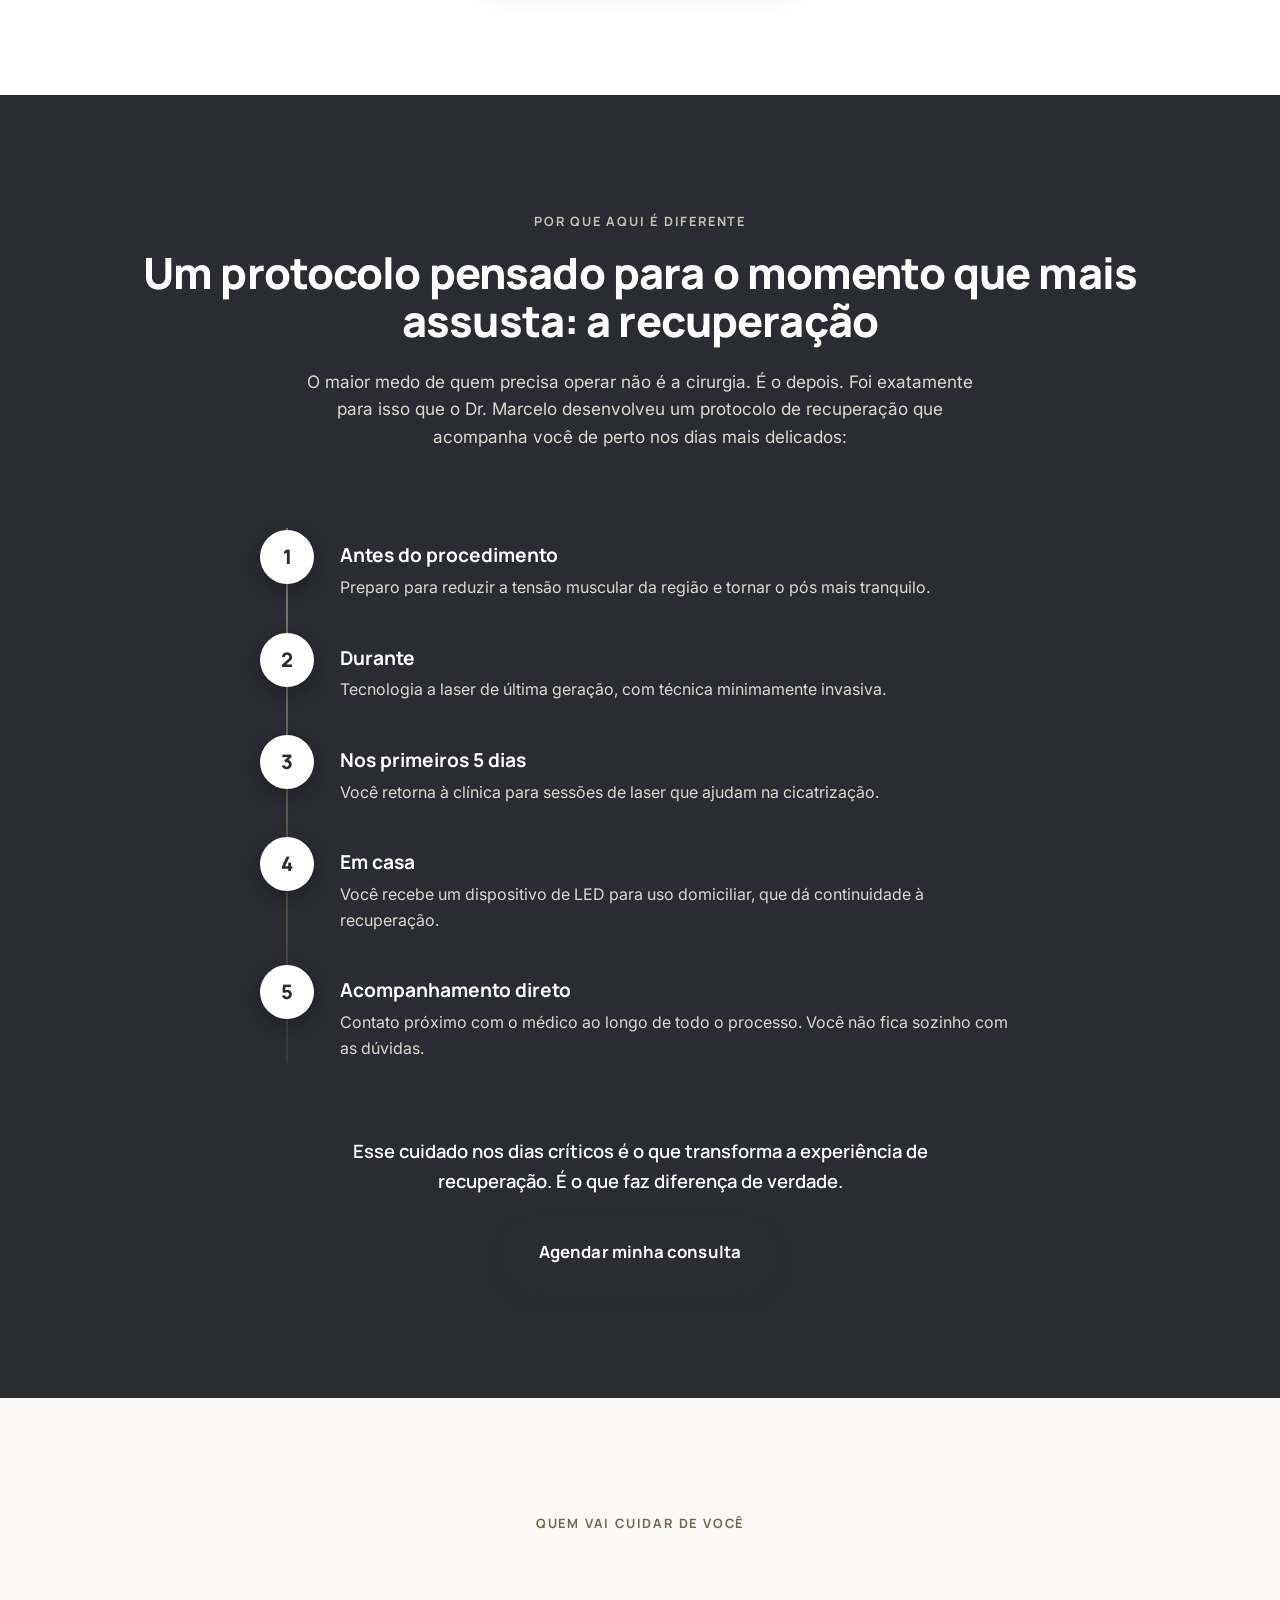
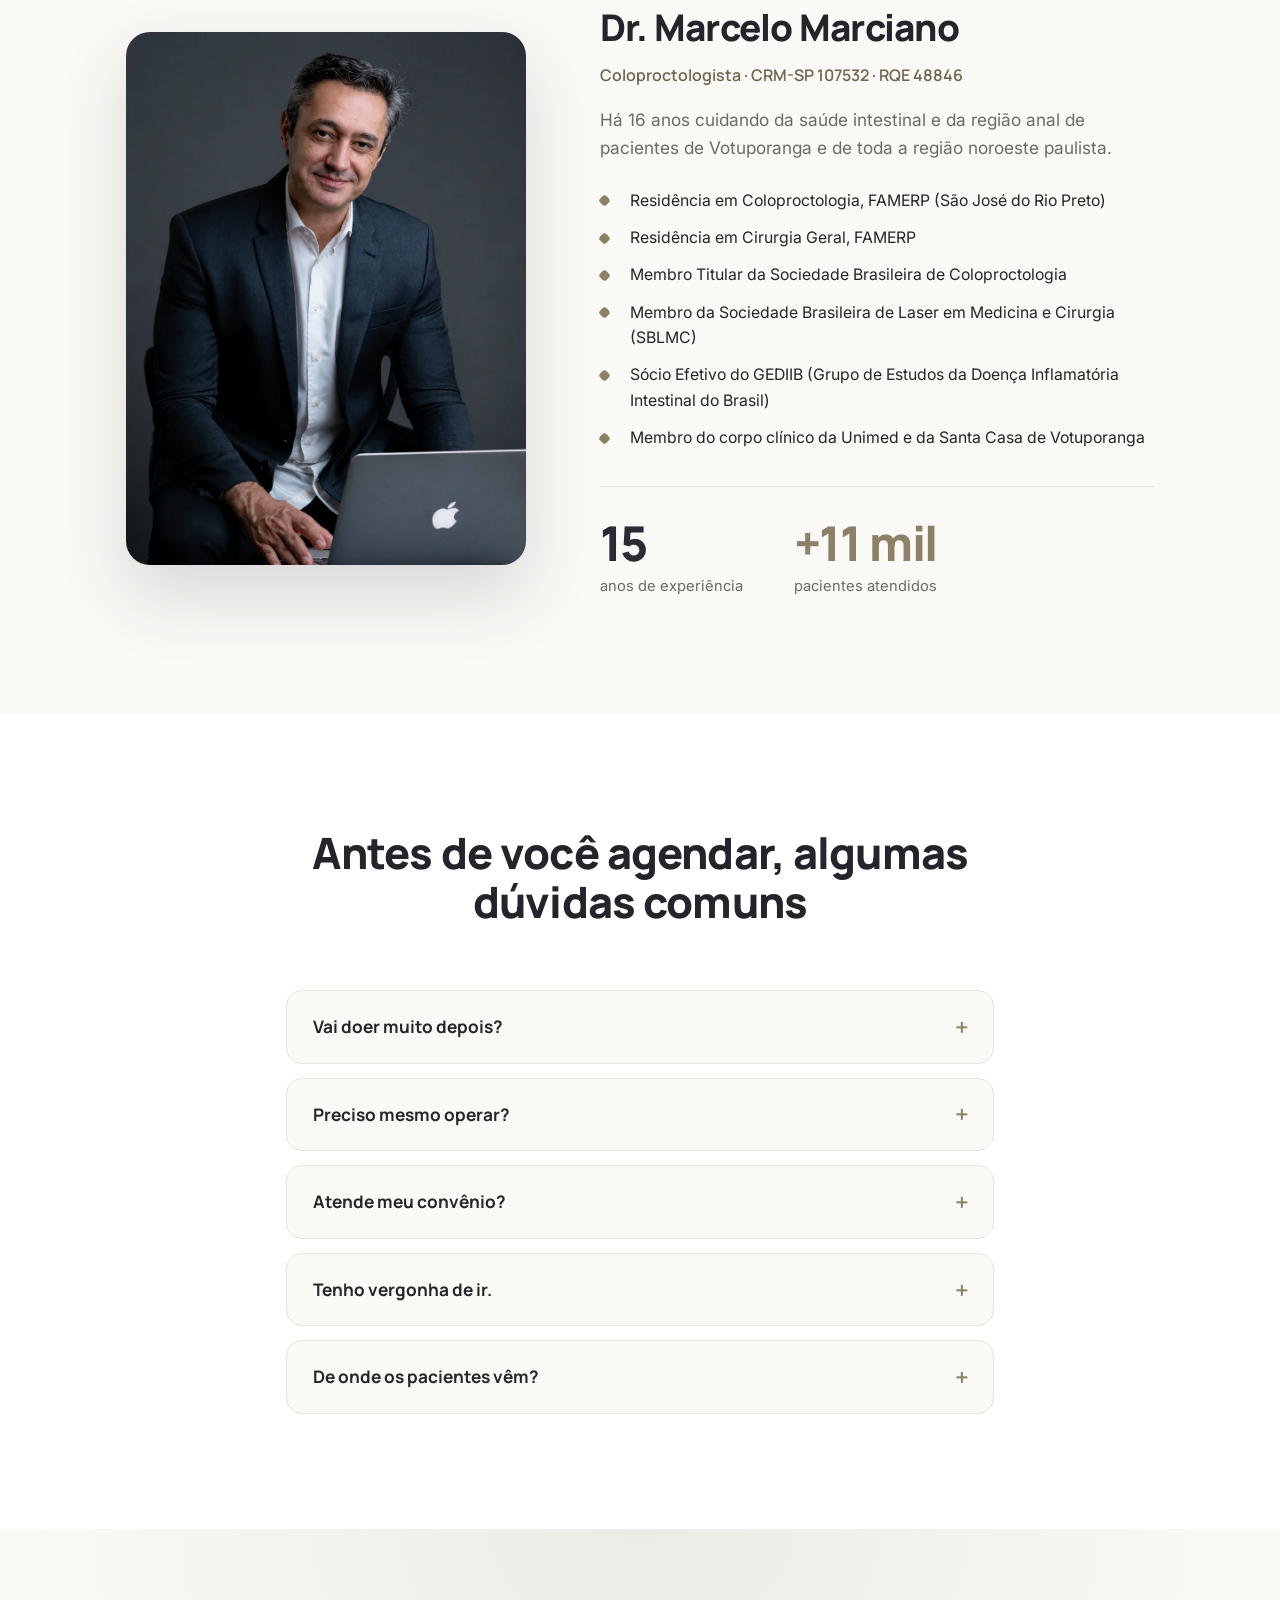
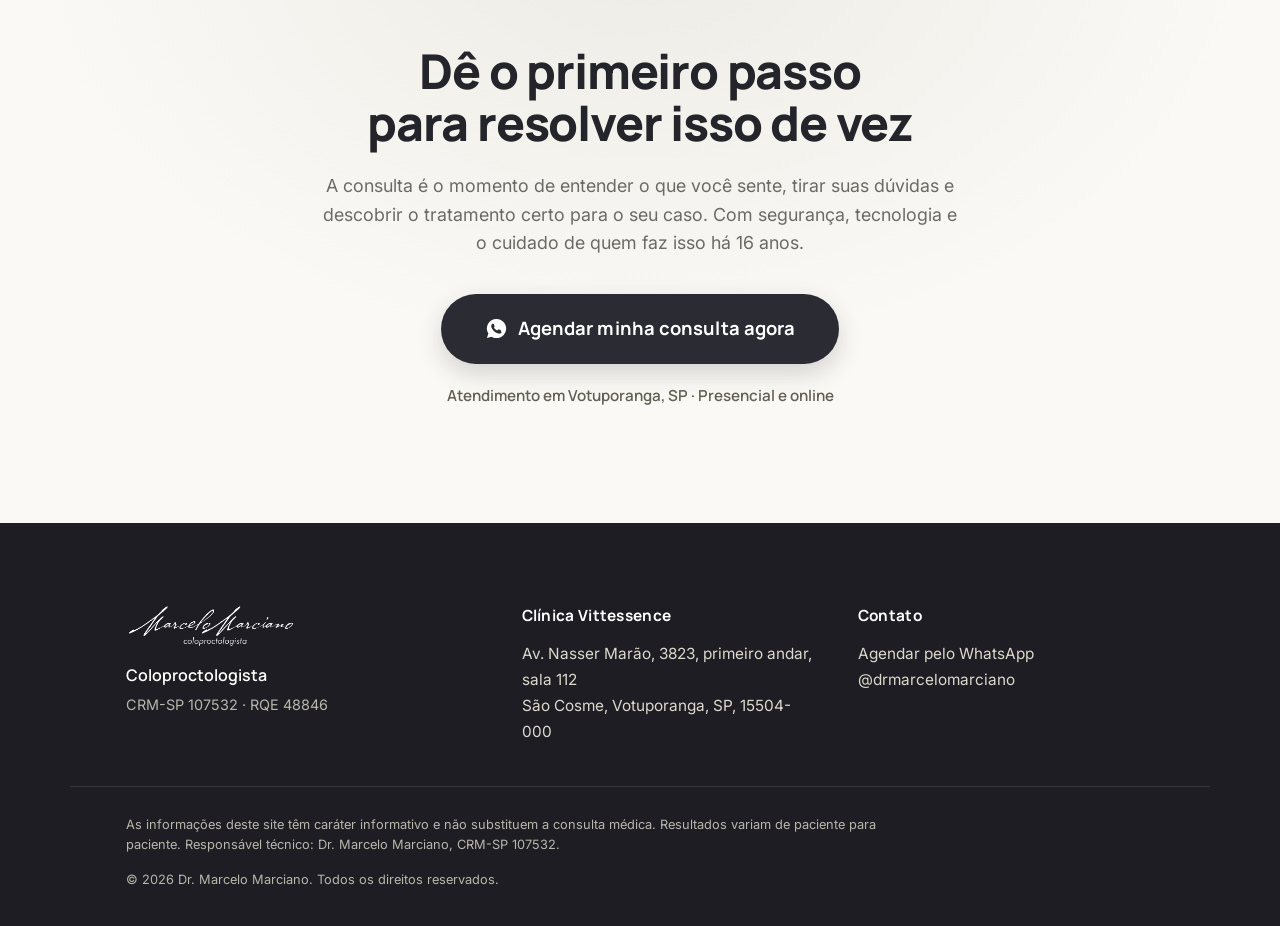
==== commit bfababa6: "Add files via upload" ====
--- a/index.html
+++ b/index.html
@@ -376,7 +376,10 @@
     <div class="container narrow center reveal">
       <h2 class="cta-title">Dê o primeiro passo para resolver isso de vez</h2>
       <p class="cta-sub">A consulta é o momento de entender o que você sente, tirar suas dúvidas e descobrir o tratamento certo para o seu caso. Com segurança, tecnologia e o cuidado de quem faz isso há 16 anos.</p>
-      <button type="button" class="btn btn--primary btn--xl js-open-form" data-cta="final">Agendar minha consulta agora</button>
+      <button type="button" class="btn btn--primary btn--xl js-open-form" data-cta="final">
+        <svg class="btn-ico" viewBox="0 0 24 24" fill="currentColor" aria-hidden="true"><path d="M12 2a10 10 0 0 0-8.5 15.3L2 22l4.8-1.5A10 10 0 1 0 12 2Zm5.3 14.1c-.2.6-1.2 1.1-1.7 1.2-.5.1-1 .1-1.7-.1-.4-.1-.9-.3-1.6-.6-2.8-1.2-4.6-4-4.7-4.2-.1-.2-1.1-1.5-1.1-2.8s.7-2 .9-2.3c.2-.3.5-.3.7-.3h.5c.2 0 .4 0 .6.5l.8 1.9c.1.2.1.4 0 .5l-.4.6c-.1.2-.3.3-.1.6.1.3.6 1 1.3 1.6.9.8 1.6 1 1.9 1.2.2.1.4.1.5-.1l.7-.8c.2-.2.3-.2.6-.1l1.8.9c.3.1.4.2.5.3.1.2.1.7-.1 1.3Z"/></svg>
+        Agendar minha consulta agora
+      </button>
       <p class="cta-reinforce">Atendimento em Votuporanga, SP · Presencial e online</p>
     </div>
   </section>
@@ -461,7 +464,7 @@
         </div>
 
         <div class="form-actions">
-          <button type="submit" class="btn btn--primary btn--block btn--lg" id="submitBtn">
+          <button type="submit" class="btn btn--wa btn--block btn--lg" id="submitBtn">
             <svg class="btn-ico" viewBox="0 0 24 24" fill="currentColor" aria-hidden="true"><path d="M12 2a10 10 0 0 0-8.5 15.3L2 22l4.8-1.5A10 10 0 1 0 12 2Zm5.3 14.1c-.2.6-1.2 1.1-1.7 1.2-.5.1-1 .1-1.7-.1-.4-.1-.9-.3-1.6-.6-2.8-1.2-4.6-4-4.7-4.2-.1-.2-1.1-1.5-1.1-2.8s.7-2 .9-2.3c.2-.3.5-.3.7-.3h.5c.2 0 .4 0 .6.5l.8 1.9c.1.2.1.4 0 .5l-.4.6c-.1.2-.3.3-.1.6.1.3.6 1 1.3 1.6.9.8 1.6 1 1.9 1.2.2.1.4.1.5-.1l.7-.8c.2-.2.3-.2.6-.1l1.8.9c.3.1.4.2.5.3.1.2.1.7-.1 1.3Z"/></svg>
             Enviar e falar no WhatsApp
           </button>
@@ -476,7 +479,7 @@
       </div>
       <h2 class="modal-title" id="successTitle" tabindex="-1">Tudo certo!</h2>
       <p class="modal-sub">Estamos abrindo o WhatsApp para você falar com nossa equipe. Se não abrir automaticamente, toque no botão abaixo.</p>
-      <a href="#" class="btn btn--primary btn--block btn--lg" id="successWa" target="_blank" rel="noopener">
+      <a href="#" class="btn btn--wa btn--block btn--lg" id="successWa" target="_blank" rel="noopener">
         <svg class="btn-ico" viewBox="0 0 24 24" fill="currentColor" aria-hidden="true"><path d="M12 2a10 10 0 0 0-8.5 15.3L2 22l4.8-1.5A10 10 0 1 0 12 2Zm5.3 14.1c-.2.6-1.2 1.1-1.7 1.2-.5.1-1 .1-1.7-.1-.4-.1-.9-.3-1.6-.6-2.8-1.2-4.6-4-4.7-4.2-.1-.2-1.1-1.5-1.1-2.8s.7-2 .9-2.3c.2-.3.5-.3.7-.3h.5c.2 0 .4 0 .6.5l.8 1.9c.1.2.1.4 0 .5l-.4.6c-.1.2-.3.3-.1.6.1.3.6 1 1.3 1.6.9.8 1.6 1 1.9 1.2.2.1.4.1.5-.1l.7-.8c.2-.2.3-.2.6-.1l1.8.9c.3.1.4.2.5.3.1.2.1.7-.1 1.3Z"/></svg>
         Abrir o WhatsApp
       </a>
--- a/css/styles.css
+++ b/css/styles.css
@@ -142,10 +142,10 @@
 .btn--light { background: #fff; color: var(--grafite); box-shadow: 0 12px 30px rgba(0,0,0,.25); }
 .btn--light:hover { background: var(--taupe-50); }
 
-/* CTA principal: verde WhatsApp (cor da acao) */
-.btn--primary { background: var(--wa); box-shadow: 0 10px 26px rgba(31,168,85,.32); }
-.btn--primary:hover { background: var(--wa-dark); box-shadow: 0 16px 34px rgba(31,168,85,.4); }
 .btn-ico { width: 1.25em; height: 1.25em; flex: none; }
+/* CTA verde (WhatsApp): usado SO no botao dentro do modal */
+.btn--wa { background: var(--wa); box-shadow: 0 10px 26px rgba(31,168,85,.32); }
+.btn--wa:hover { background: var(--wa-dark); box-shadow: 0 16px 34px rgba(31,168,85,.4); }
 
 .link-arrow {
   font-family: var(--font-head);
@@ -222,8 +222,9 @@
 }
 .hero-check li::before {
   content: ""; position: absolute; left: 0; top: 1px;
-  width: 20px; height: 20px; border-radius: 50%;
-  background: var(--wa) url("data:image/svg+xml,%3Csvg xmlns='http://www.w3.org/2000/svg' viewBox='0 0 24 24' fill='none' stroke='%23fff' stroke-width='3.2' stroke-linecap='round' stroke-linejoin='round'%3E%3Cpath d='M20 6 9 17l-5-5'/%3E%3C/svg%3E") center / 12px no-repeat;
+  width: 21px; height: 21px; border-radius: 50%;
+  border: 1.5px solid var(--taupe-300);
+  background: url("data:image/svg+xml,%3Csvg xmlns='http://www.w3.org/2000/svg' viewBox='0 0 24 24' fill='none' stroke='%236f6650' stroke-width='3' stroke-linecap='round' stroke-linejoin='round'%3E%3Cpath d='M20 6 9 17l-5-5'/%3E%3C/svg%3E") center / 11px no-repeat;
 }
 .hero-actions { display: flex; align-items: center; gap: clamp(18px, 3vw, 30px); flex-wrap: wrap; margin-top: 30px; }
 
@@ -419,15 +420,15 @@
 .fab {
   position: fixed; z-index: 45; right: 20px; bottom: 20px;
   display: inline-flex; align-items: center; gap: 10px;
-  background: var(--wa); color: #fff;
+  background: var(--grafite); color: #fff;
   padding: 14px 22px; border-radius: var(--r-pill);
   font-family: var(--font-head); font-weight: 700; font-size: 1rem;
-  box-shadow: 0 14px 34px rgba(31,168,85,.42);
+  box-shadow: var(--shadow-lg);
   transform: translateY(140%);
   transition: transform .4s var(--ease), background .25s;
 }
 .fab.show { transform: translateY(0); }
-.fab:hover { background: var(--wa-dark); }
+.fab:hover { background: #34343d; }
 .fab svg { width: 22px; height: 22px; }
 
 /* ============================================================
@@ -525,13 +526,6 @@
 
 .card-icon { transition: background .3s var(--ease), color .3s var(--ease), transform .3s var(--ease); }
 .card:hover .card-icon { background: var(--taupe-100); color: var(--accent-text); transform: translateY(-3px); }
-
-@keyframes fab-ring {
-  0%   { box-shadow: 0 14px 34px rgba(31,168,85,.42), 0 0 0 0 rgba(31,168,85,.45); }
-  70%  { box-shadow: 0 14px 34px rgba(31,168,85,.42), 0 0 0 18px rgba(31,168,85,0); }
-  100% { box-shadow: 0 14px 34px rgba(31,168,85,.42), 0 0 0 0 rgba(31,168,85,0); }
-}
-.fab.show { animation: fab-ring 2.8s ease-out infinite; }
 
 /* ============================================================
    RESPONSIVO
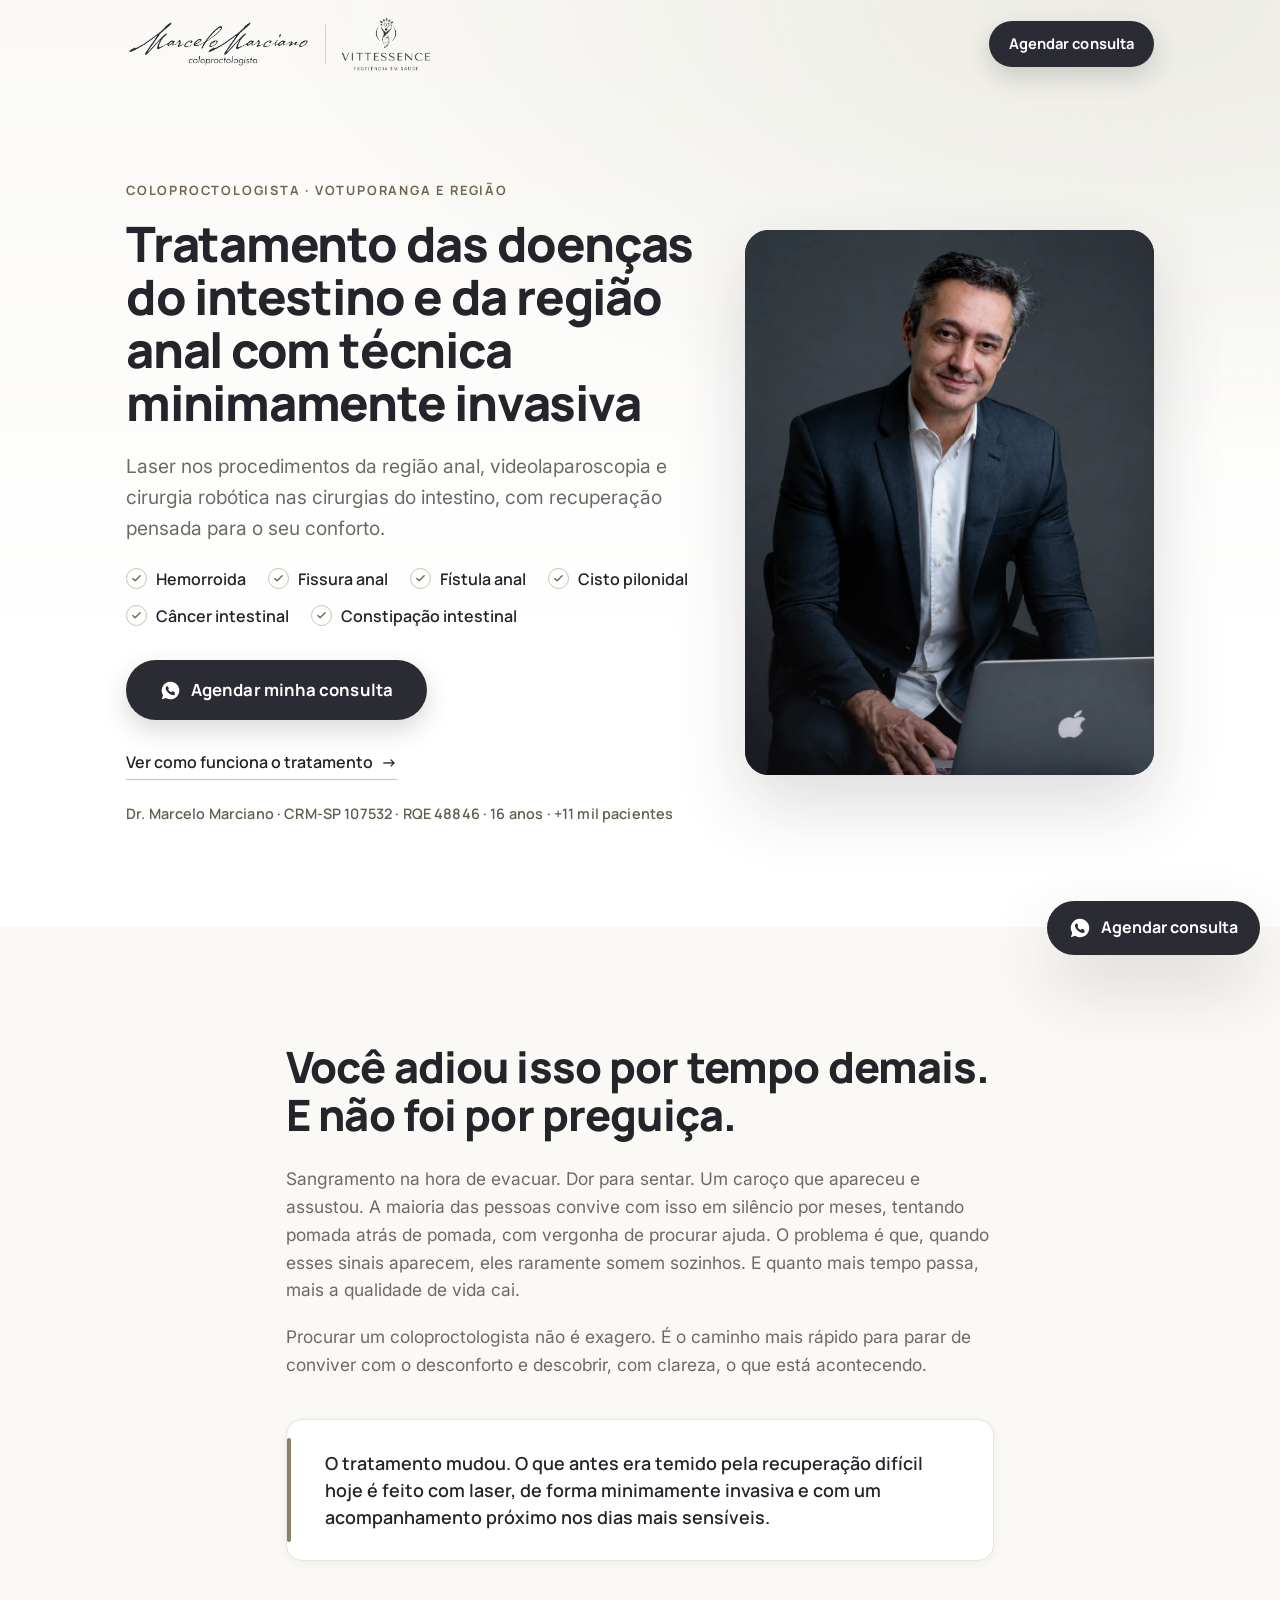
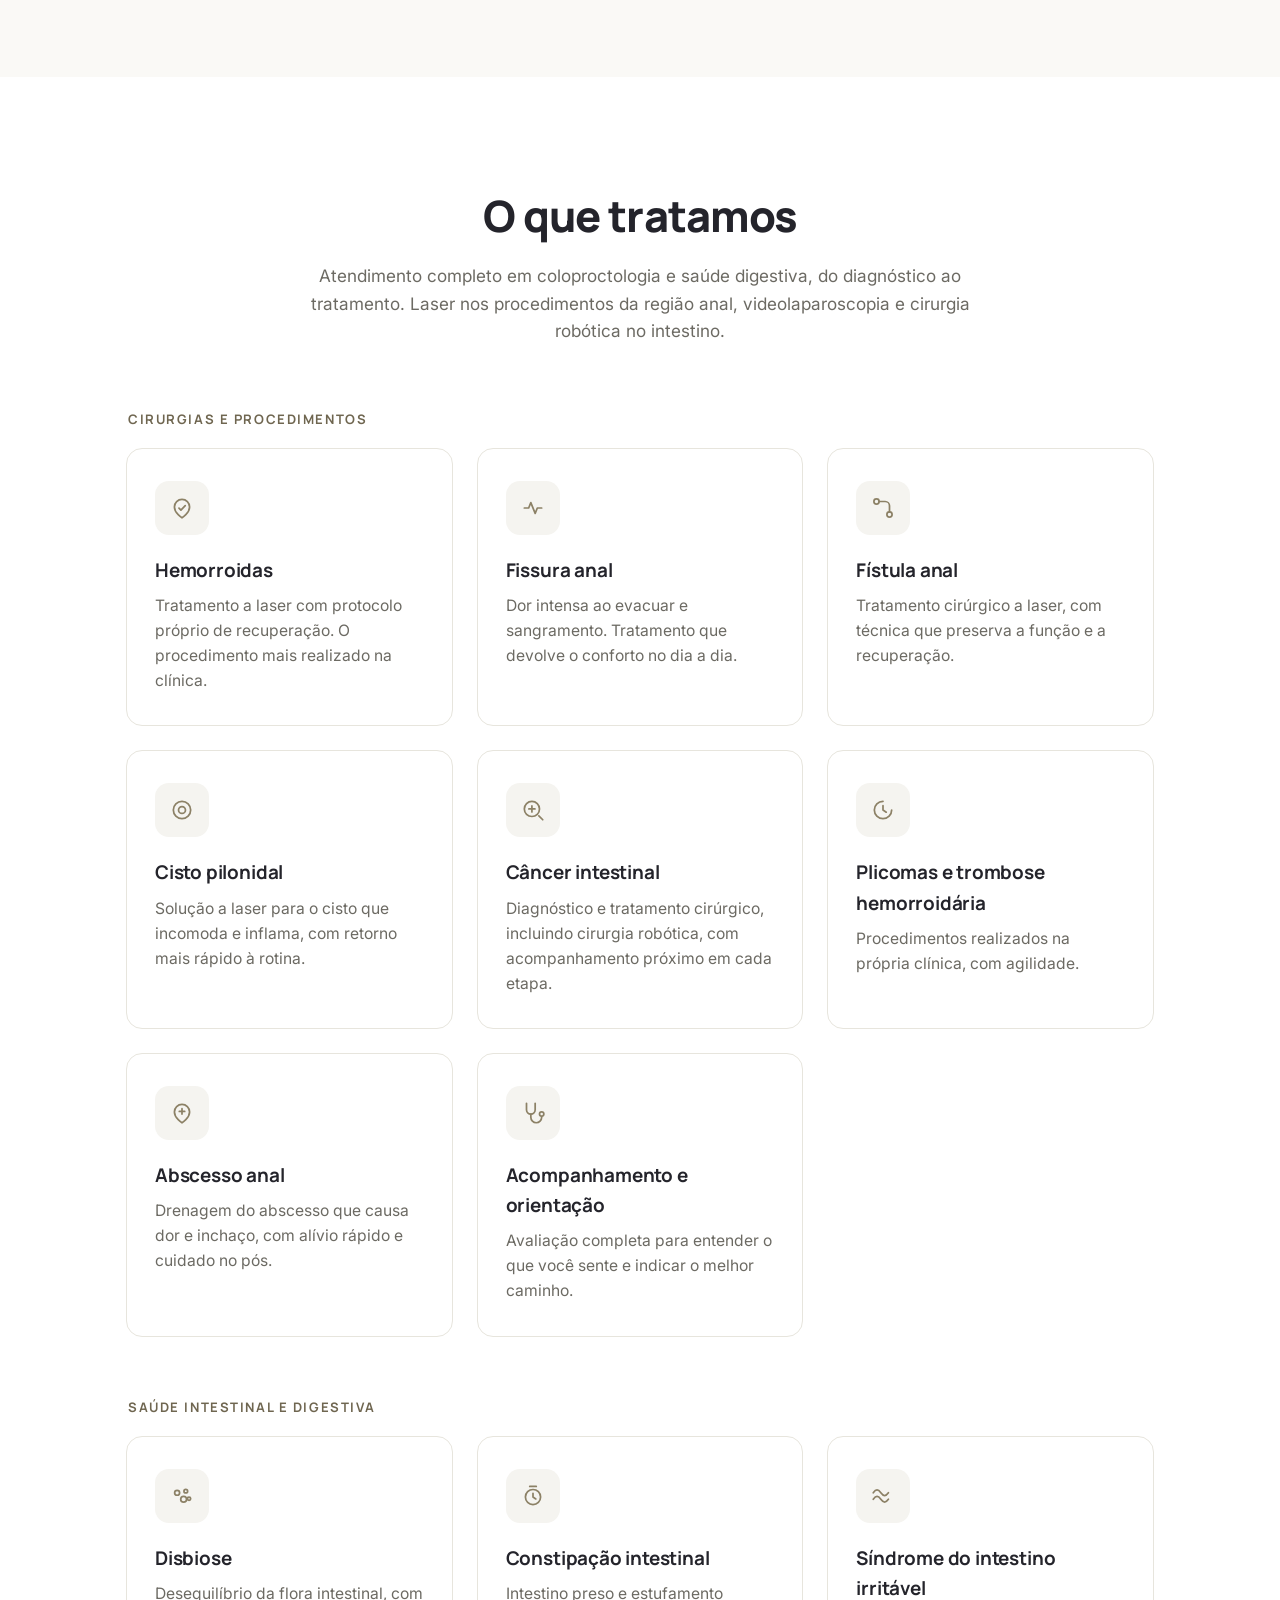
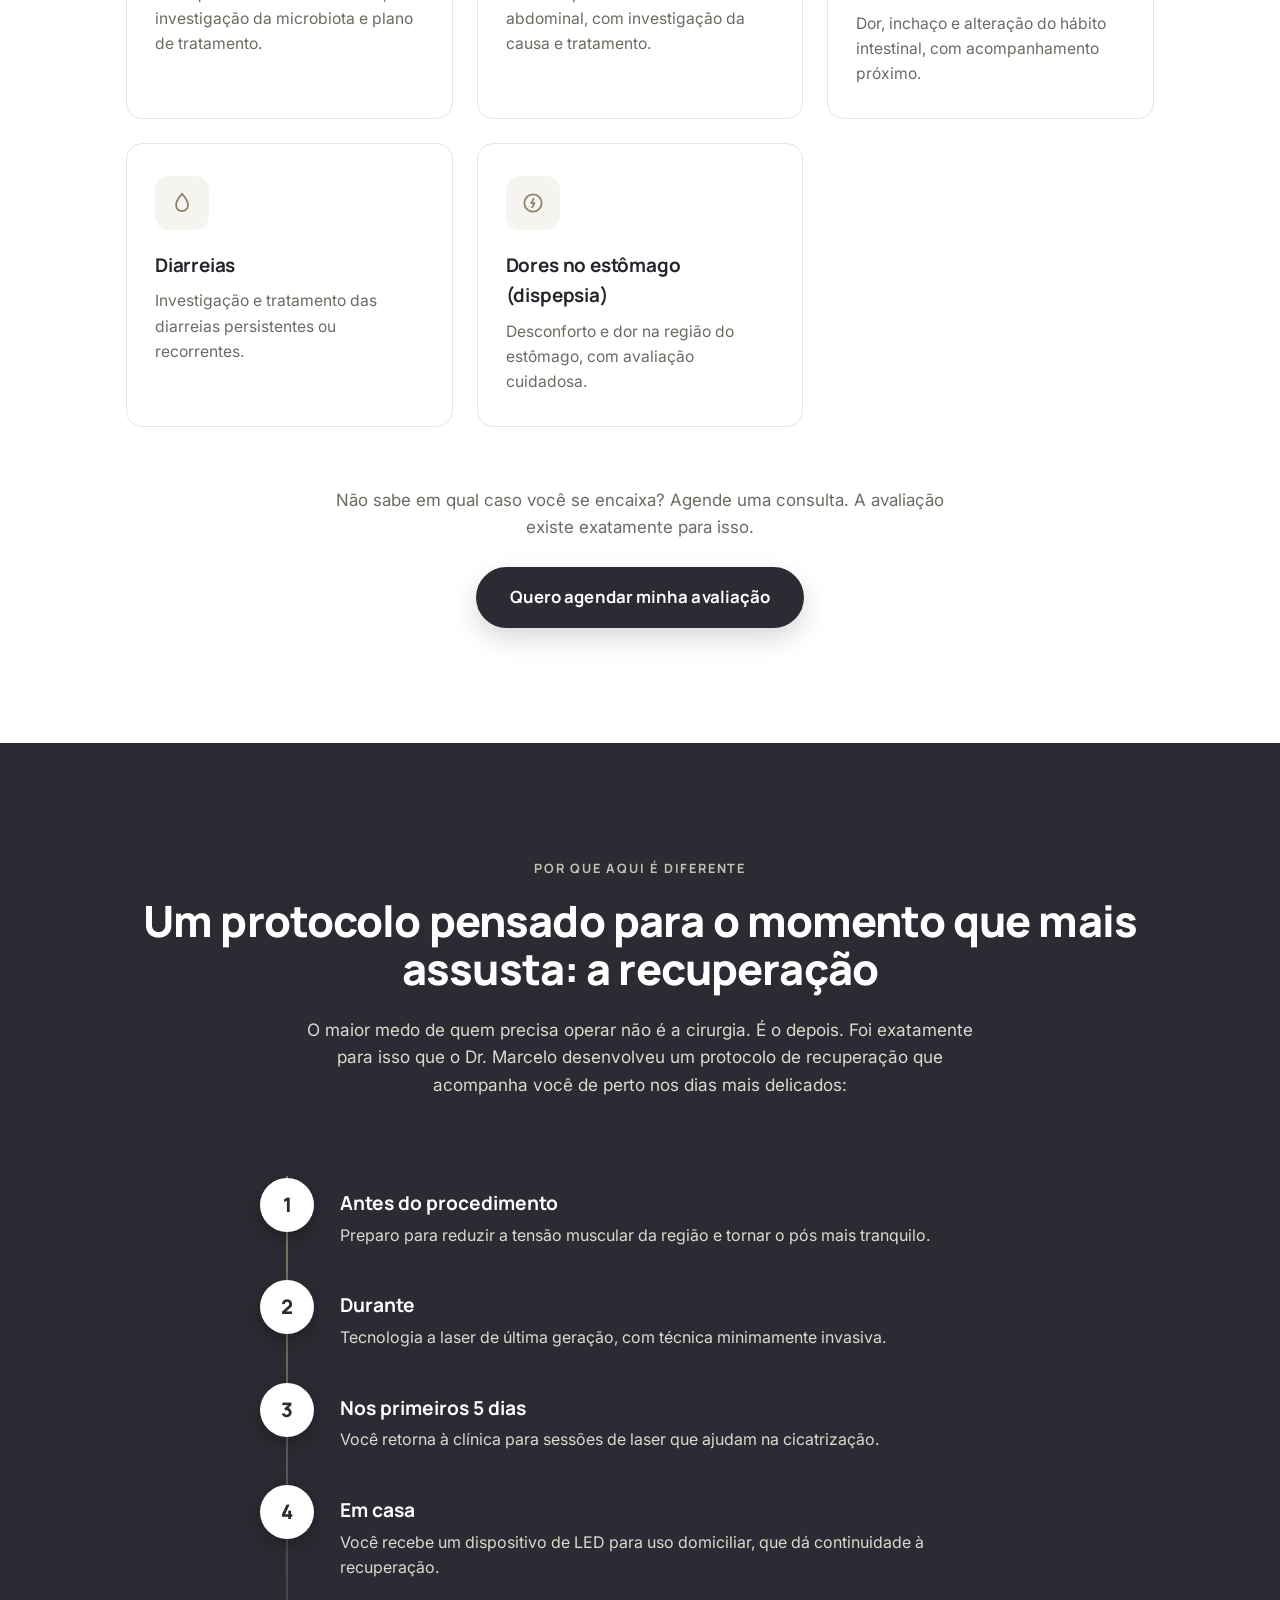
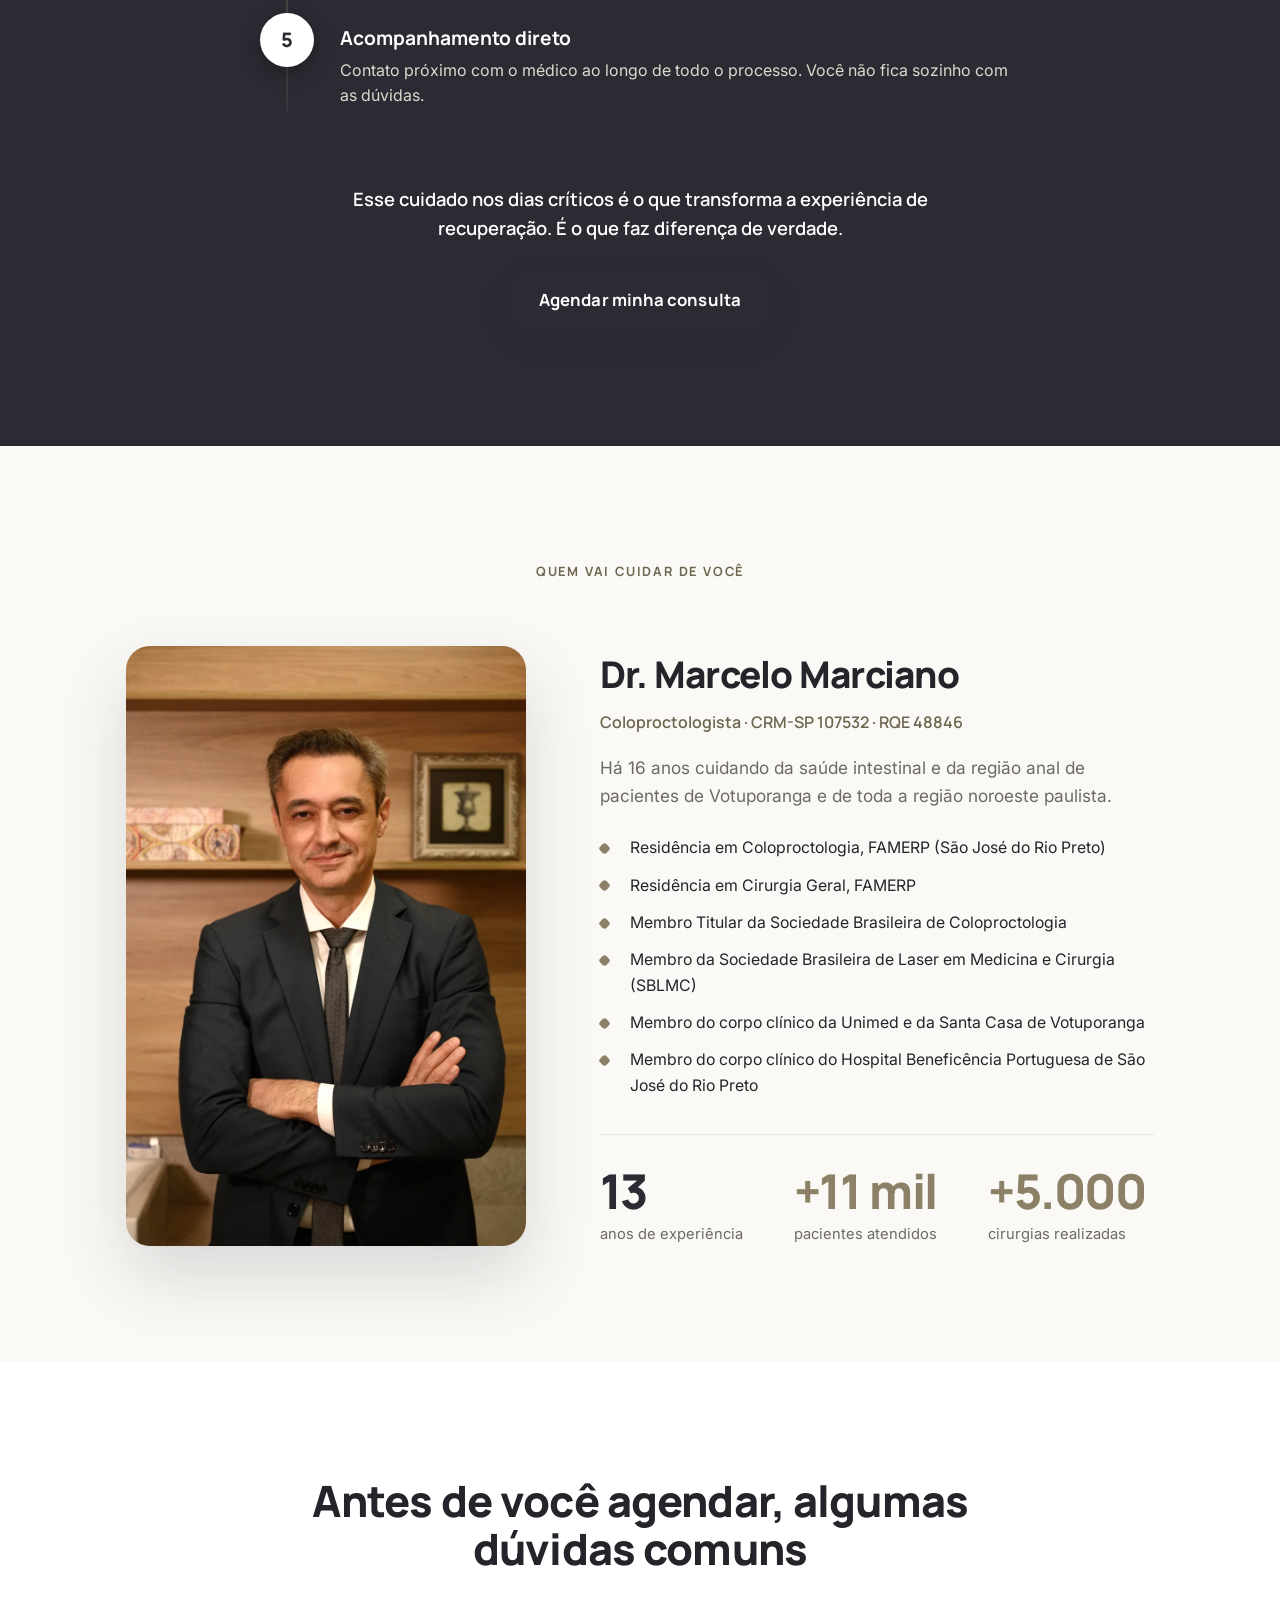
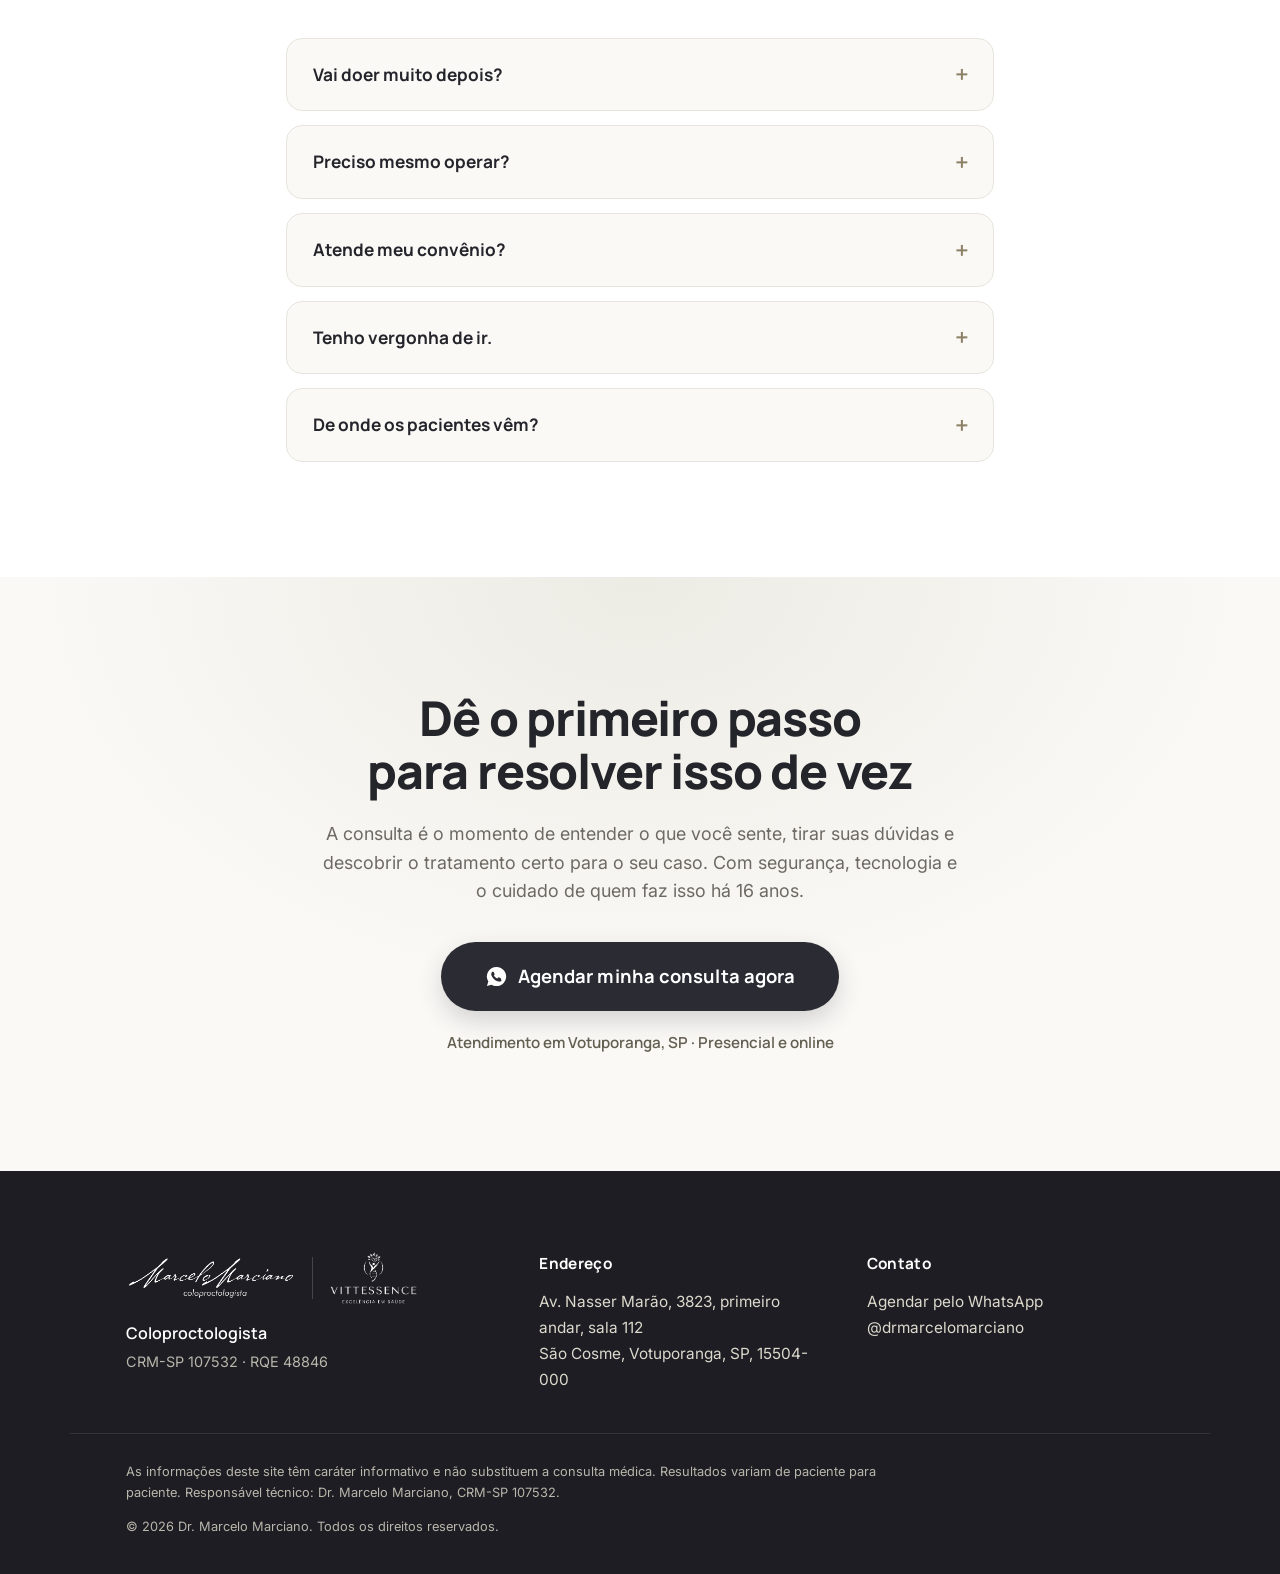
==== commit 5d292bbf: "Add files via upload" ====
--- a/index.html
+++ b/index.html
@@ -5,7 +5,7 @@
   <meta name="viewport" content="width=device-width, initial-scale=1.0" />
 
   <title>Dr. Marcelo Marciano · Coloproctologista em Votuporanga</title>
-  <meta name="description" content="Tratamento das doenças do intestino e da região anal com tecnologia a laser, técnica minimamente invasiva e protocolo de recuperação. Agende sua consulta em Votuporanga, SP." />
+  <meta name="description" content="Tratamento das doenças do intestino e da região anal com técnica minimamente invasiva: laser na região anal, videolaparoscopia e cirurgia robótica no intestino. Agende sua consulta em Votuporanga, SP." />
 
   <!-- Trafego pago: nao indexar para nao competir no organico -->
   <meta name="robots" content="noindex, nofollow" />
@@ -85,10 +85,14 @@
 ========================================================= -->
 <header class="site-header" id="siteHeader">
   <div class="container header-inner">
-    <a href="#topo" class="brand" aria-label="Dr. Marcelo Marciano, coloproctologista">
-      <img src="assets/logo-dark.webp" alt="Dr. Marcelo Marciano" class="brand-logo brand-logo--dark" width="158" height="43" />
-      <img src="assets/logo-white.webp" alt="Dr. Marcelo Marciano" class="brand-logo brand-logo--light" width="158" height="43" />
-    </a>
+    <div class="brand-group">
+      <a href="#topo" class="brand" aria-label="Dr. Marcelo Marciano, coloproctologista">
+        <img src="assets/logo-dark.webp" alt="Dr. Marcelo Marciano" class="brand-logo brand-logo--dark" width="158" height="43" />
+        <img src="assets/logo-white.webp" alt="Dr. Marcelo Marciano" class="brand-logo brand-logo--light" width="158" height="43" />
+      </a>
+      <span class="brand-divider" aria-hidden="true"></span>
+      <img src="assets/vittessence-dark.webp" alt="Clínica Vittessence" class="brand-vittessence" width="100" height="61" />
+    </div>
     <button type="button" class="btn btn--primary btn--sm js-open-form" data-cta="header">Agendar consulta</button>
   </div>
 </header>
@@ -102,14 +106,15 @@
     <div class="container hero-grid">
       <div class="hero-copy reveal">
         <p class="eyebrow">Coloproctologista · Votuporanga e região</p>
-        <h1 class="hero-title">Tratamento das doenças do intestino e da região anal com tecnologia a laser</h1>
-        <p class="hero-sub">Técnica minimamente invasiva e um protocolo de recuperação pensado para o seu conforto. Volte à sua rotina com segurança e discrição.</p>
+        <h1 class="hero-title">Tratamento das doenças do intestino e da região anal com técnica <span class="nowrap">minimamente invasiva</span></h1>
+        <p class="hero-sub">Laser nos procedimentos da região anal, videolaparoscopia e cirurgia robótica nas cirurgias do intestino, com recuperação pensada para o seu conforto.</p>
         <ul class="hero-check">
           <li>Hemorroida</li>
           <li>Fissura anal</li>
           <li>Fístula anal</li>
           <li>Cisto pilonidal</li>
           <li>Câncer intestinal</li>
+          <li>Constipação intestinal</li>
         </ul>
         <div class="hero-actions">
           <button type="button" class="btn btn--primary btn--lg js-open-form" data-cta="hero">
@@ -155,9 +160,10 @@
     <div class="container">
       <div class="section-head reveal">
         <h2 class="section-title section-title--center">O que tratamos</h2>
-        <p class="section-intro">Atendimento completo em coloproctologia, do diagnóstico ao tratamento, com tecnologia a laser nos procedimentos da região anal.</p>
-      </div>
-
+        <p class="section-intro">Atendimento completo em coloproctologia e saúde digestiva, do diagnóstico ao tratamento. Laser nos procedimentos da região anal, videolaparoscopia e cirurgia robótica no intestino.</p>
+      </div>
+
+      <p class="cards-group-title reveal">Cirurgias e procedimentos</p>
       <div class="cards-grid">
         <article class="card reveal">
           <span class="card-icon" aria-hidden="true">
@@ -196,7 +202,7 @@
             <svg viewBox="0 0 24 24" fill="none" stroke="currentColor" stroke-width="1.6" stroke-linecap="round" stroke-linejoin="round"><circle cx="11" cy="11" r="7"/><path d="m21 21-3.6-3.6"/><path d="M11 8.2v5.6M8.2 11h5.6"/></svg>
           </span>
           <h3 class="card-title">Câncer intestinal</h3>
-          <p class="card-text">Diagnóstico e tratamento cirúrgico do câncer intestinal, com acompanhamento próximo em cada etapa.</p>
+          <p class="card-text">Diagnóstico e tratamento cirúrgico, incluindo cirurgia robótica, com acompanhamento próximo em cada etapa.</p>
         </article>
 
         <article class="card reveal">
@@ -221,6 +227,49 @@
           </span>
           <h3 class="card-title">Acompanhamento e orientação</h3>
           <p class="card-text">Avaliação completa para entender o que você sente e indicar o melhor caminho.</p>
+        </article>
+      </div>
+
+      <p class="cards-group-title reveal">Saúde intestinal e digestiva</p>
+      <div class="cards-grid">
+        <article class="card reveal">
+          <span class="card-icon" aria-hidden="true">
+            <svg viewBox="0 0 24 24" fill="none" stroke="currentColor" stroke-width="1.6" stroke-linecap="round" stroke-linejoin="round"><circle cx="7.5" cy="9" r="2.3"/><circle cx="15.5" cy="7.5" r="1.7"/><circle cx="13.5" cy="15" r="2.7"/><circle cx="18.5" cy="14.5" r="1.5"/></svg>
+          </span>
+          <h3 class="card-title">Disbiose</h3>
+          <p class="card-text">Desequilíbrio da flora intestinal, com investigação da microbiota e plano de tratamento.</p>
+        </article>
+
+        <article class="card reveal">
+          <span class="card-icon" aria-hidden="true">
+            <svg viewBox="0 0 24 24" fill="none" stroke="currentColor" stroke-width="1.6" stroke-linecap="round" stroke-linejoin="round"><circle cx="12" cy="13" r="7"/><path d="M12 9.5V13l2.6 1.7"/><path d="M9 3.2h6"/></svg>
+          </span>
+          <h3 class="card-title">Constipação intestinal</h3>
+          <p class="card-text">Intestino preso e estufamento abdominal, com investigação da causa e tratamento.</p>
+        </article>
+
+        <article class="card reveal">
+          <span class="card-icon" aria-hidden="true">
+            <svg viewBox="0 0 24 24" fill="none" stroke="currentColor" stroke-width="1.6" stroke-linecap="round" stroke-linejoin="round"><path d="M3 9c2.5-3.5 4.5-3.5 7 0s4.5 3.5 7 0"/><path d="M3 15c2.5-3.5 4.5-3.5 7 0s4.5 3.5 7 0"/></svg>
+          </span>
+          <h3 class="card-title">Síndrome do intestino irritável</h3>
+          <p class="card-text">Dor, inchaço e alteração do hábito intestinal, com acompanhamento próximo.</p>
+        </article>
+
+        <article class="card reveal">
+          <span class="card-icon" aria-hidden="true">
+            <svg viewBox="0 0 24 24" fill="none" stroke="currentColor" stroke-width="1.6" stroke-linecap="round" stroke-linejoin="round"><path d="M12 3.5s5.5 6 5.5 10.5a5.5 5.5 0 0 1-11 0C6.5 9.5 12 3.5 12 3.5Z"/></svg>
+          </span>
+          <h3 class="card-title">Diarreias</h3>
+          <p class="card-text">Investigação e tratamento das diarreias persistentes ou recorrentes.</p>
+        </article>
+
+        <article class="card reveal">
+          <span class="card-icon" aria-hidden="true">
+            <svg viewBox="0 0 24 24" fill="none" stroke="currentColor" stroke-width="1.6" stroke-linecap="round" stroke-linejoin="round"><circle cx="12" cy="12" r="8"/><path d="M12.6 8l-2.2 4.2h3L11.2 16"/></svg>
+          </span>
+          <h3 class="card-title">Dores no estômago (dispepsia)</h3>
+          <p class="card-text">Desconforto e dor na região do estômago, com avaliação cuidadosa.</p>
         </article>
       </div>
 
@@ -300,8 +349,8 @@
         <div class="doctor-media reveal">
           <div class="doctor-photo-wrap">
             <picture>
-              <source media="(max-width:760px)" srcset="assets/dr-marcelo-sm.webp" />
-              <img src="assets/dr-marcelo.webp" alt="Dr. Marcelo Marciano, coloproctologista" class="doctor-photo" width="900" height="1200" loading="lazy" />
+              <source media="(max-width:760px)" srcset="assets/dr-marcelo-2-sm.webp" />
+              <img src="assets/dr-marcelo-2.webp" alt="Dr. Marcelo Marciano, coloproctologista" class="doctor-photo" width="900" height="1348" loading="lazy" />
             </picture>
           </div>
         </div>
@@ -316,8 +365,8 @@
             <li>Residência em Cirurgia Geral, FAMERP</li>
             <li>Membro Titular da Sociedade Brasileira de Coloproctologia</li>
             <li>Membro da Sociedade Brasileira de Laser em Medicina e Cirurgia (SBLMC)</li>
-            <li>Sócio Efetivo do GEDIIB (Grupo de Estudos da Doença Inflamatória Intestinal do Brasil)</li>
             <li>Membro do corpo clínico da Unimed e da Santa Casa de Votuporanga</li>
+            <li>Membro do corpo clínico do Hospital Beneficência Portuguesa de São José do Rio Preto</li>
           </ul>
 
           <div class="stats" id="stats">
@@ -328,6 +377,10 @@
             <div class="stat">
               <span class="stat-num stat-num--word">+11 mil</span>
               <span class="stat-label">pacientes atendidos</span>
+            </div>
+            <div class="stat">
+              <span class="stat-num stat-num--word">+5.000</span>
+              <span class="stat-label">cirurgias realizadas</span>
             </div>
           </div>
         </div>
@@ -392,12 +445,16 @@
 <footer class="site-footer">
   <div class="container footer-grid">
     <div class="footer-brand">
-      <img src="assets/logo-white.webp" alt="Dr. Marcelo Marciano" width="180" height="49" />
+      <div class="footer-logos">
+        <img src="assets/logo-white.webp" alt="Dr. Marcelo Marciano" class="footer-logo-dr" width="168" height="46" />
+        <span class="footer-divider" aria-hidden="true"></span>
+        <img src="assets/vittessence-white.webp" alt="Clínica Vittessence" class="footer-logo-clinic" width="89" height="54" />
+      </div>
       <p class="footer-role">Coloproctologista</p>
       <p class="footer-reg"><span data-config="CRM">CRM-SP 107532</span> · <span data-config="RQE">RQE 48846</span></p>
     </div>
     <div class="footer-col">
-      <p class="footer-label">Clínica Vittessence</p>
+      <p class="footer-label">Endereço</p>
       <p>Av. Nasser Marão, 3823, primeiro andar, sala 112<br />São Cosme, Votuporanga, SP, 15504-000</p>
     </div>
     <div class="footer-col">
--- a/css/styles.css
+++ b/css/styles.css
@@ -169,7 +169,12 @@
   transition: background .3s var(--ease), box-shadow .3s var(--ease), padding .3s var(--ease);
 }
 .header-inner { display: flex; align-items: center; justify-content: space-between; }
-.brand-logo { height: 40px; width: auto; transition: opacity .3s; }
+.brand-group { display: flex; align-items: center; gap: 14px; }
+.brand { display: inline-flex; align-items: center; }
+.brand-divider { width: 1px; height: 40px; background: var(--taupe-300); opacity: .7; }
+.brand-vittessence { height: 56px; width: auto; transition: height .3s var(--ease); }
+.site-header.scrolled .brand-vittessence { height: 48px; }
+.brand-logo { height: 50px; width: auto; transition: opacity .3s, height .3s var(--ease); }
 .brand-logo--light { display: none; }
 .site-header.scrolled {
   background: rgba(255,255,255,.92);
@@ -177,7 +182,7 @@
   box-shadow: 0 1px 0 var(--line), 0 8px 30px rgba(43,43,51,.07);
   padding: 10px 0;
 }
-.site-header.scrolled .brand-logo { height: 34px; }
+.site-header.scrolled .brand-logo { height: 42px; }
 
 /* ============================================================
    HERO
@@ -192,15 +197,16 @@
 }
 .hero-grid {
   display: grid;
-  grid-template-columns: 1.05fr .95fr;
-  gap: clamp(32px, 5vw, 72px);
+  grid-template-columns: 1.22fr .88fr;
+  gap: clamp(28px, 4vw, 60px);
   align-items: center;
 }
+.nowrap { white-space: nowrap; }
 .hero-title {
   font-family: var(--font-head);
   font-weight: 800;
-  font-size: clamp(2.05rem, 5vw, 3.5rem);
-  line-height: 1.06;
+  font-size: clamp(2rem, 4.4vw, 3.05rem);
+  line-height: 1.08;
   letter-spacing: -.025em;
   color: var(--ink);
   margin-bottom: 22px;
@@ -279,6 +285,12 @@
   grid-template-columns: repeat(3, 1fr);
   gap: clamp(16px, 2vw, 24px);
 }
+.cards-group-title {
+  font-family: var(--font-head); font-weight: 700; font-size: .82rem;
+  letter-spacing: .12em; text-transform: uppercase; color: var(--accent-text);
+  margin: 0 0 18px; padding-left: 2px;
+}
+.cards-grid + .cards-group-title { margin-top: clamp(40px, 5vw, 60px); }
 .card {
   background: #fff;
   border: 1px solid var(--line);
@@ -403,8 +415,12 @@
    RODAPE
    ============================================================ */
 .site-footer { background: var(--grafite-900); color: var(--taupe-200); padding: clamp(56px, 7vw, 80px) 0 36px; }
-.footer-grid { display: grid; grid-template-columns: 1.2fr 1fr 1fr; gap: 40px; padding-bottom: 40px; border-bottom: 1px solid rgba(255,255,255,.1); }
-.footer-brand img { height: 46px; width: auto; margin-bottom: 14px; }
+.footer-grid { display: grid; grid-template-columns: 1.3fr 1fr 1fr; gap: 40px; padding-bottom: 40px; border-bottom: 1px solid rgba(255,255,255,.1); align-items: start; }
+.footer-logos { display: flex; align-items: center; gap: 16px; margin-bottom: 16px; }
+.footer-logos img { width: auto; }
+.footer-logo-dr { height: 46px; }
+.footer-logo-clinic { height: 54px; }
+.footer-divider { width: 1px; height: 42px; background: rgba(255,255,255,.18); }
 .footer-role { font-family: var(--font-head); font-weight: 600; color: #fff; }
 .footer-reg { font-size: .9rem; color: var(--muted-light); margin-top: 4px; }
 .footer-label { font-family: var(--font-head); font-weight: 700; color: #fff; margin-bottom: 12px; letter-spacing: .02em; }
@@ -545,9 +561,13 @@
   .hero-sub { margin-inline: auto; }
   .hero-check { justify-content: center; }
   .hero-actions { justify-content: center; }
-  .hero-title { font-size: clamp(1.85rem, 8vw, 2.4rem); }
+  .hero-title { font-size: clamp(1.6rem, 6.8vw, 2.05rem); }
   .hero-media::after { display: none; }
   .header-inner .btn--sm { padding: 9px 16px; font-size: .85rem; }
+  /* no mobile, header mostra so a assinatura do Dr. (Vittessence segue na secao do medico e rodape) */
+  .brand-divider, .brand-vittessence { display: none; }
+  .brand-logo { height: 44px; }
+  .site-header.scrolled .brand-logo { height: 38px; }
   .footer-grid { grid-template-columns: 1fr; gap: 30px; }
   .fab span { display: none; }
   .fab { padding: 16px; }
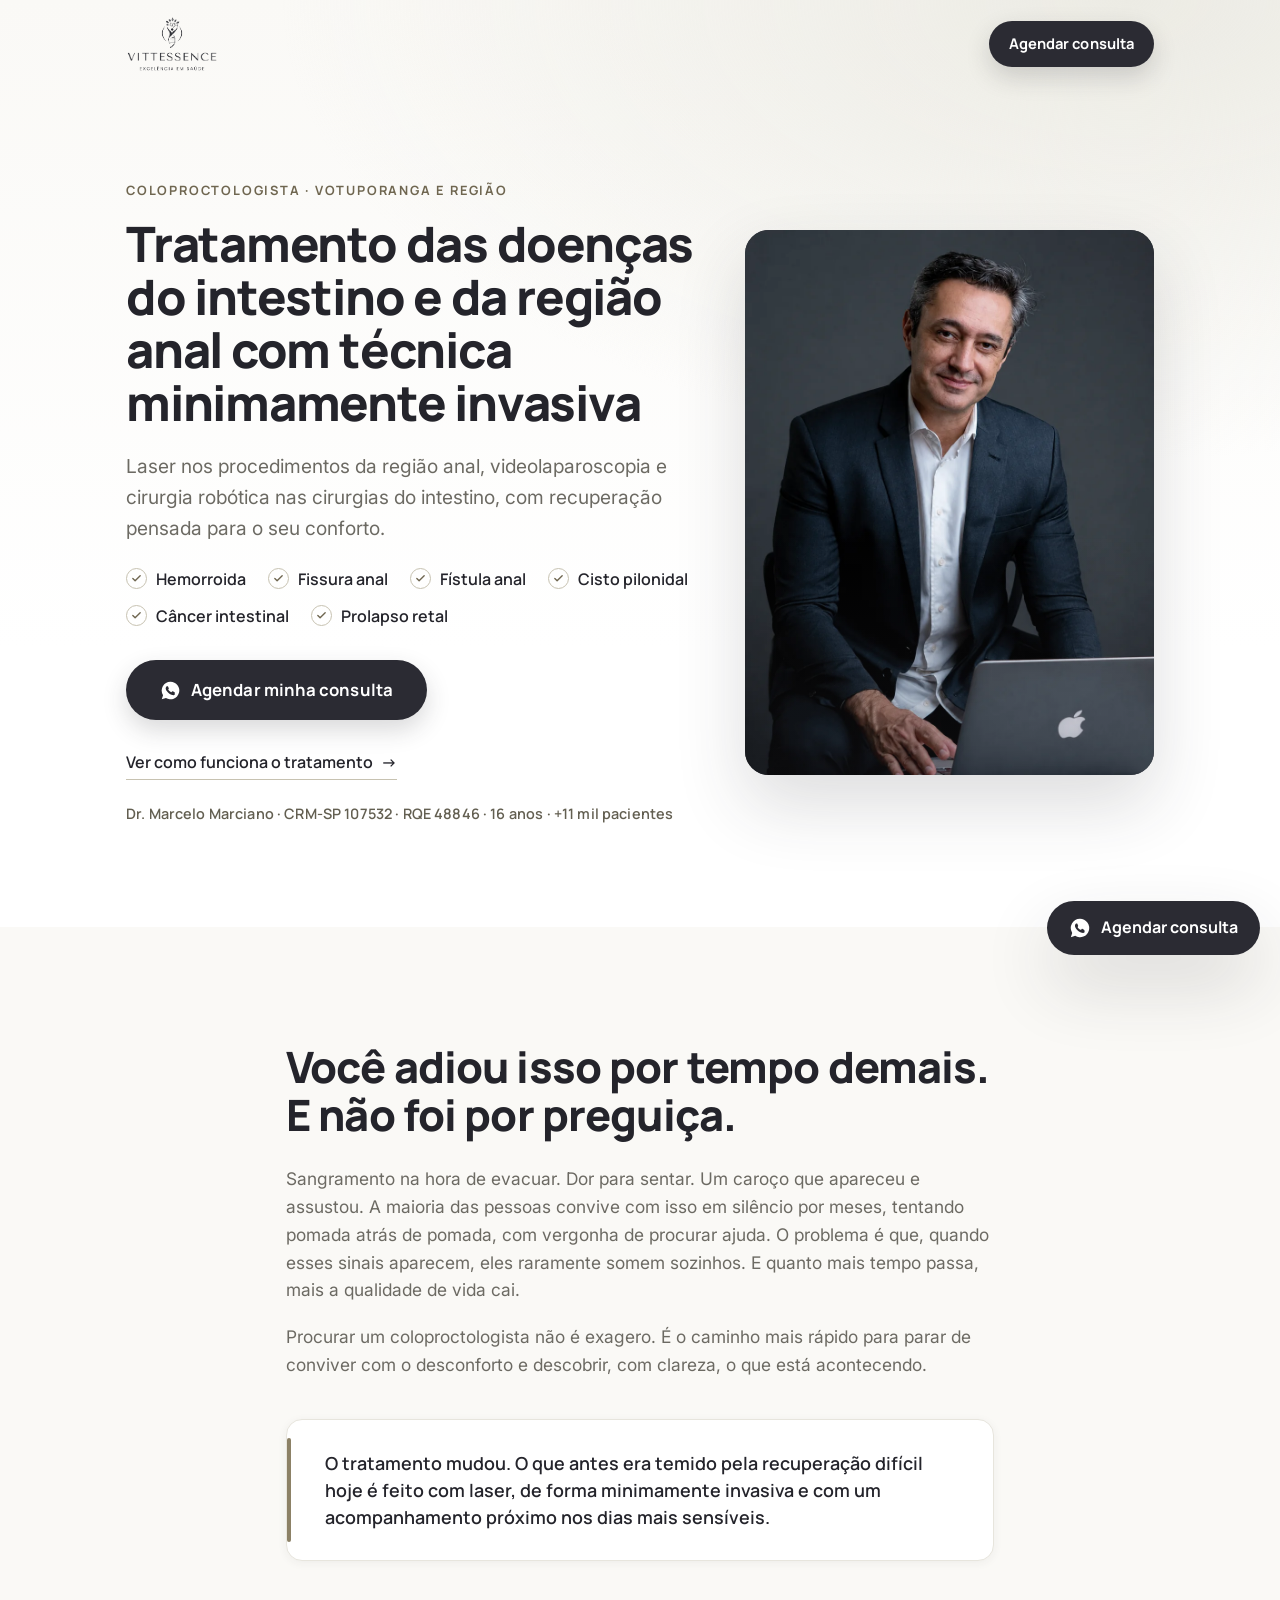
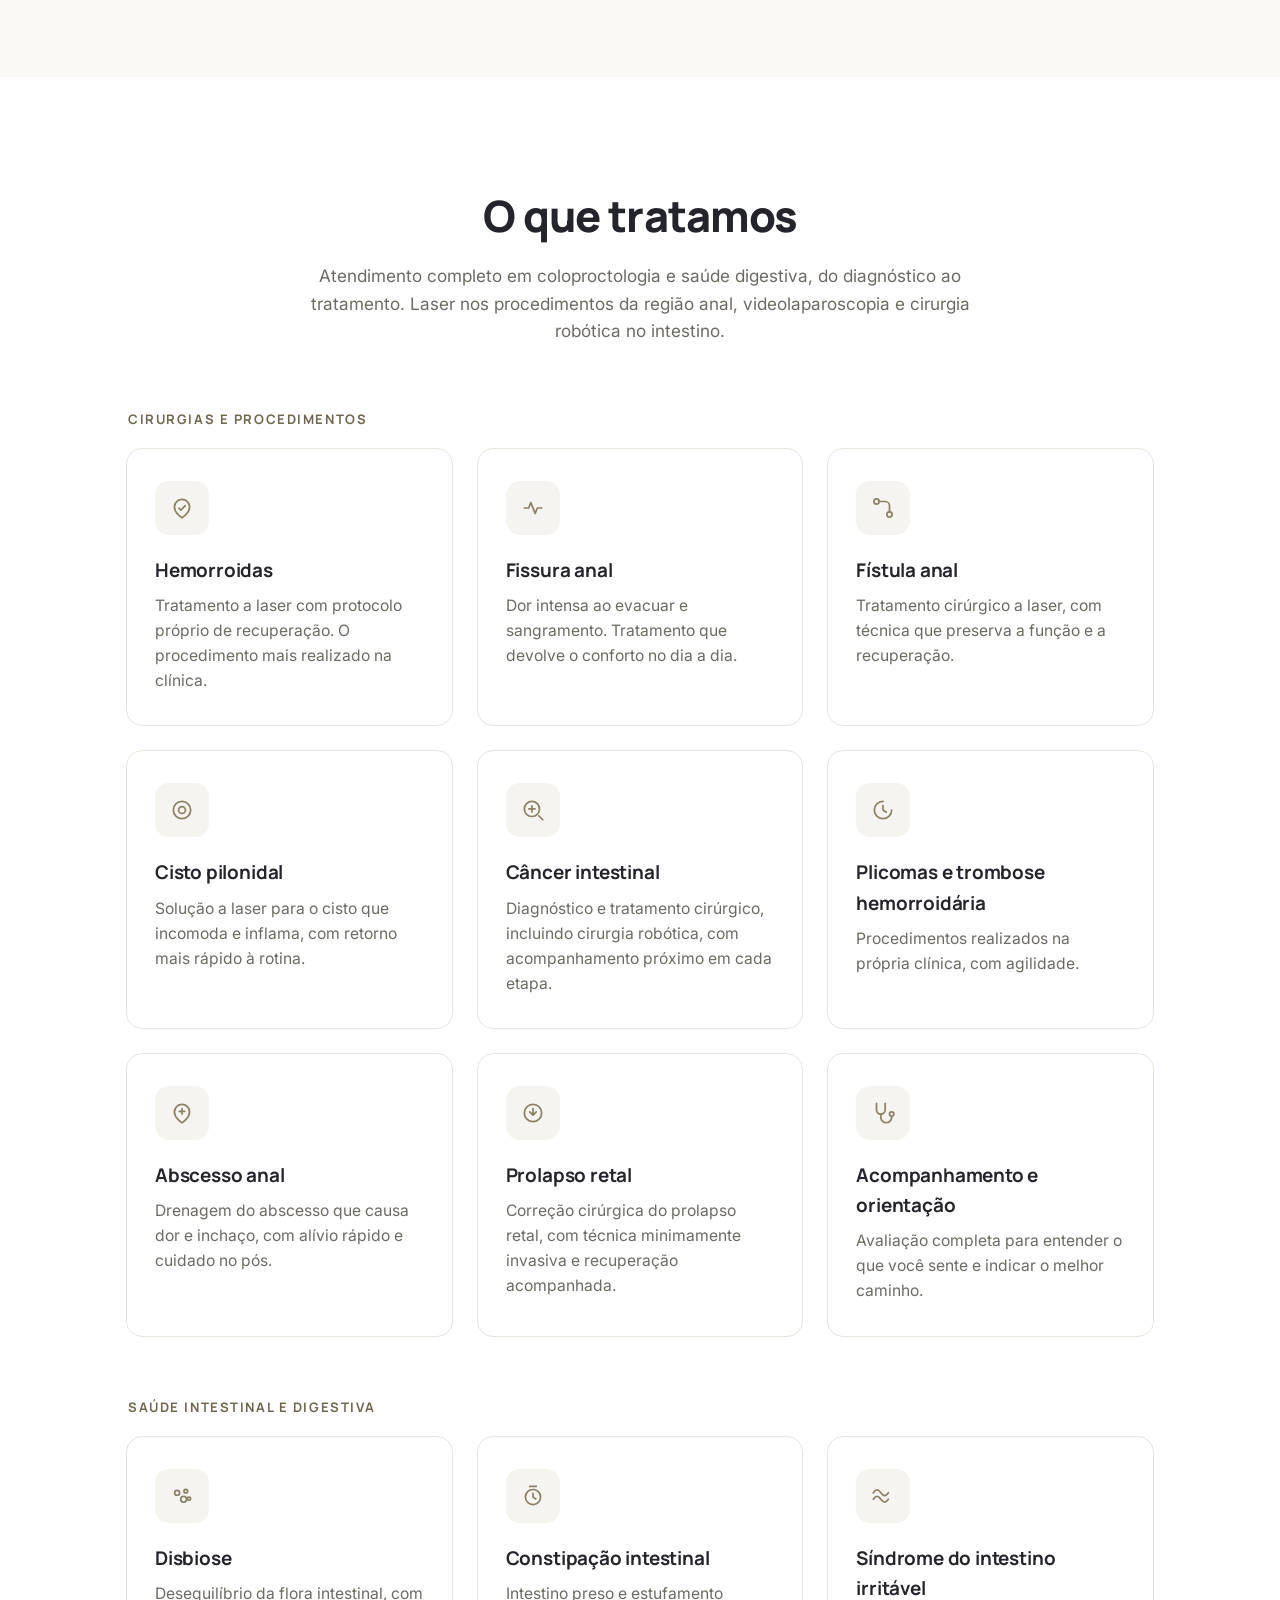
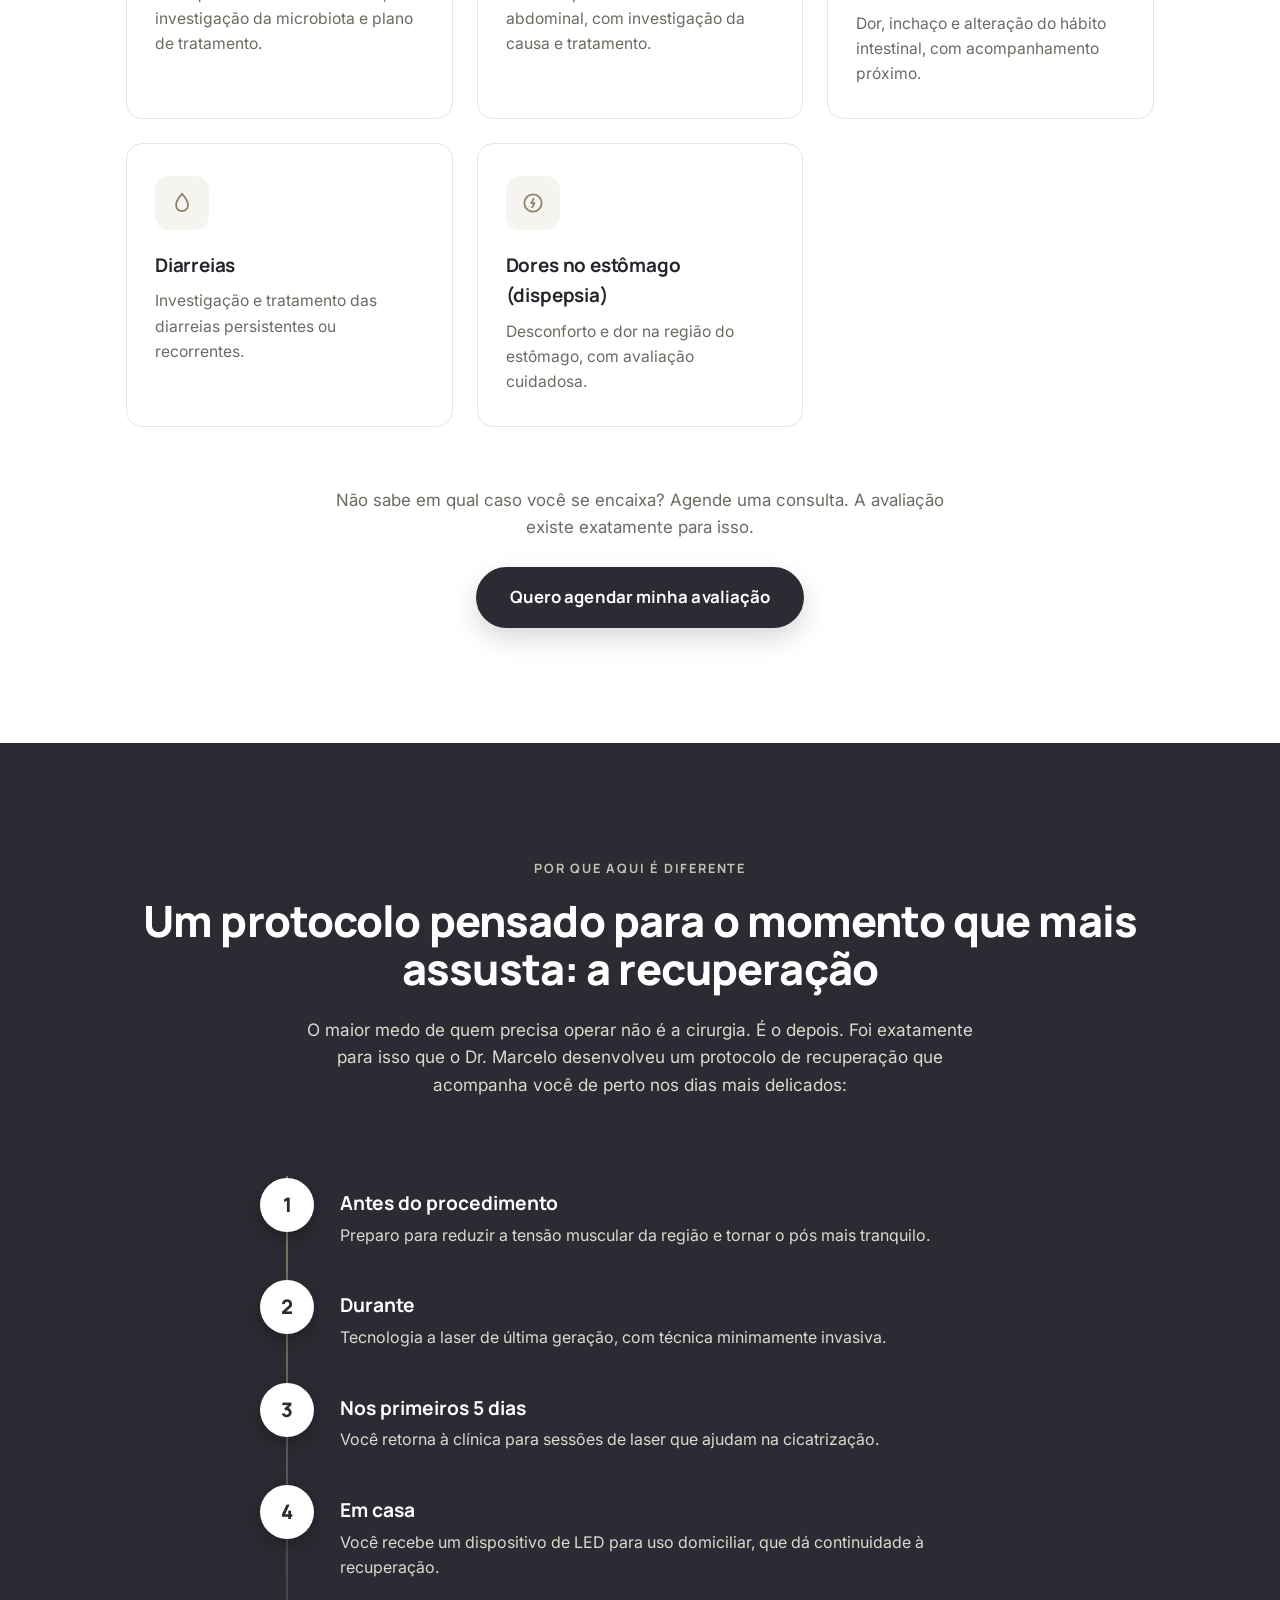
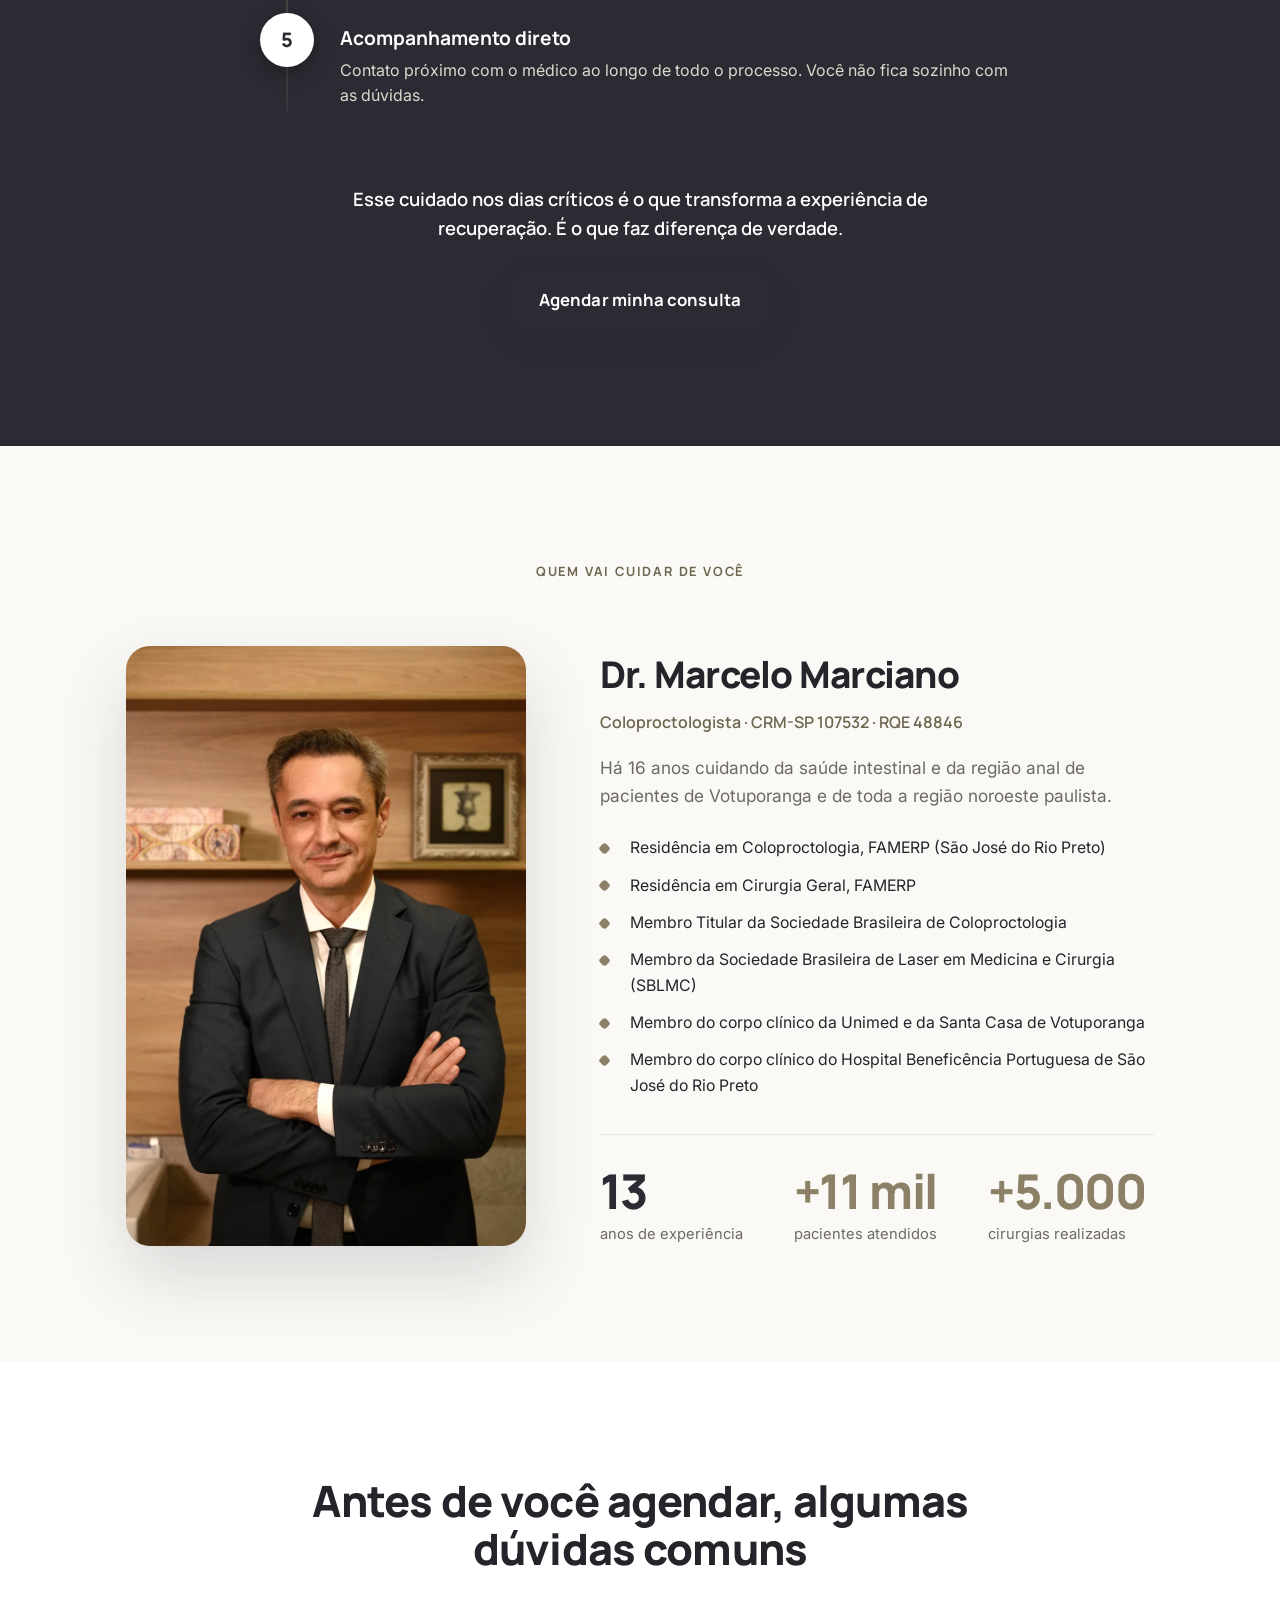
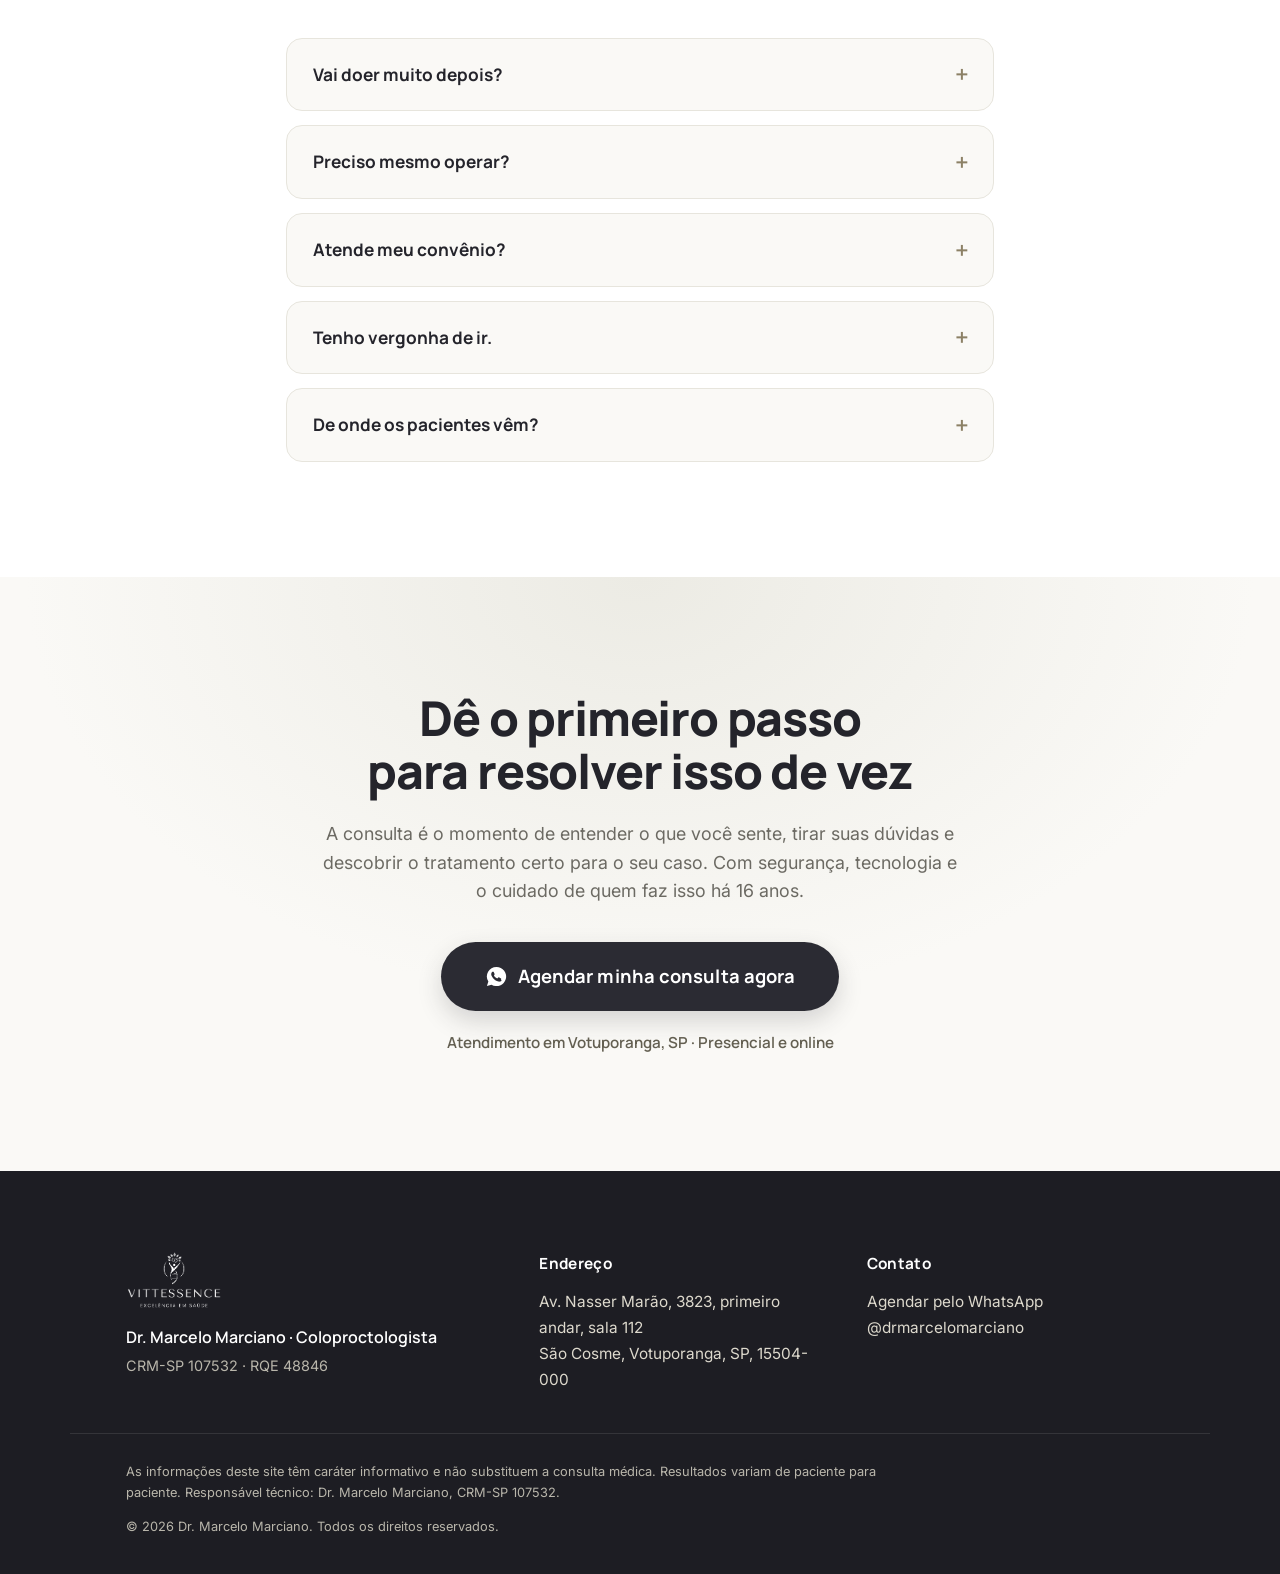
==== commit 288eab7f: "Atualiza LP: logos so Vittessence, Prolapso retal no lugar de Constipacao nas cirurgias, favicon Vit" ====
--- a/index.html
+++ b/index.html
@@ -85,14 +85,9 @@
 ========================================================= -->
 <header class="site-header" id="siteHeader">
   <div class="container header-inner">
-    <div class="brand-group">
-      <a href="#topo" class="brand" aria-label="Dr. Marcelo Marciano, coloproctologista">
-        <img src="assets/logo-dark.webp" alt="Dr. Marcelo Marciano" class="brand-logo brand-logo--dark" width="158" height="43" />
-        <img src="assets/logo-white.webp" alt="Dr. Marcelo Marciano" class="brand-logo brand-logo--light" width="158" height="43" />
-      </a>
-      <span class="brand-divider" aria-hidden="true"></span>
-      <img src="assets/vittessence-dark.webp" alt="Clínica Vittessence" class="brand-vittessence" width="100" height="61" />
-    </div>
+    <a href="#topo" class="brand" aria-label="Clínica Vittessence">
+      <img src="assets/vittessence-dark.webp" alt="Clínica Vittessence, excelência em saúde" class="brand-vittessence" width="100" height="61" />
+    </a>
     <button type="button" class="btn btn--primary btn--sm js-open-form" data-cta="header">Agendar consulta</button>
   </div>
 </header>
@@ -114,7 +109,7 @@
           <li>Fístula anal</li>
           <li>Cisto pilonidal</li>
           <li>Câncer intestinal</li>
-          <li>Constipação intestinal</li>
+          <li>Prolapso retal</li>
         </ul>
         <div class="hero-actions">
           <button type="button" class="btn btn--primary btn--lg js-open-form" data-cta="hero">
@@ -219,6 +214,14 @@
           </span>
           <h3 class="card-title">Abscesso anal</h3>
           <p class="card-text">Drenagem do abscesso que causa dor e inchaço, com alívio rápido e cuidado no pós.</p>
+        </article>
+
+        <article class="card reveal">
+          <span class="card-icon" aria-hidden="true">
+            <svg viewBox="0 0 24 24" fill="none" stroke="currentColor" stroke-width="1.6" stroke-linecap="round" stroke-linejoin="round"><circle cx="12" cy="12" r="8"/><path d="M12 8v6M9 11l3 3 3-3"/></svg>
+          </span>
+          <h3 class="card-title">Prolapso retal</h3>
+          <p class="card-text">Correção cirúrgica do prolapso retal, com técnica minimamente invasiva e recuperação acompanhada.</p>
         </article>
 
         <article class="card reveal">
@@ -445,12 +448,8 @@
 <footer class="site-footer">
   <div class="container footer-grid">
     <div class="footer-brand">
-      <div class="footer-logos">
-        <img src="assets/logo-white.webp" alt="Dr. Marcelo Marciano" class="footer-logo-dr" width="168" height="46" />
-        <span class="footer-divider" aria-hidden="true"></span>
-        <img src="assets/vittessence-white.webp" alt="Clínica Vittessence" class="footer-logo-clinic" width="89" height="54" />
-      </div>
-      <p class="footer-role">Coloproctologista</p>
+      <img src="assets/vittessence-white.webp" alt="Clínica Vittessence, excelência em saúde" class="footer-clinic-logo" width="150" height="91" />
+      <p class="footer-role">Dr. Marcelo Marciano · Coloproctologista</p>
       <p class="footer-reg"><span data-config="CRM">CRM-SP 107532</span> · <span data-config="RQE">RQE 48846</span></p>
     </div>
     <div class="footer-col">
--- a/css/styles.css
+++ b/css/styles.css
@@ -416,11 +416,7 @@
    ============================================================ */
 .site-footer { background: var(--grafite-900); color: var(--taupe-200); padding: clamp(56px, 7vw, 80px) 0 36px; }
 .footer-grid { display: grid; grid-template-columns: 1.3fr 1fr 1fr; gap: 40px; padding-bottom: 40px; border-bottom: 1px solid rgba(255,255,255,.1); align-items: start; }
-.footer-logos { display: flex; align-items: center; gap: 16px; margin-bottom: 16px; }
-.footer-logos img { width: auto; }
-.footer-logo-dr { height: 46px; }
-.footer-logo-clinic { height: 54px; }
-.footer-divider { width: 1px; height: 42px; background: rgba(255,255,255,.18); }
+.footer-clinic-logo { height: 58px; width: auto; margin-bottom: 16px; }
 .footer-role { font-family: var(--font-head); font-weight: 600; color: #fff; }
 .footer-reg { font-size: .9rem; color: var(--muted-light); margin-top: 4px; }
 .footer-label { font-family: var(--font-head); font-weight: 700; color: #fff; margin-bottom: 12px; letter-spacing: .02em; }
@@ -564,10 +560,9 @@
   .hero-title { font-size: clamp(1.6rem, 6.8vw, 2.05rem); }
   .hero-media::after { display: none; }
   .header-inner .btn--sm { padding: 9px 16px; font-size: .85rem; }
-  /* no mobile, header mostra so a assinatura do Dr. (Vittessence segue na secao do medico e rodape) */
-  .brand-divider, .brand-vittessence { display: none; }
-  .brand-logo { height: 44px; }
-  .site-header.scrolled .brand-logo { height: 38px; }
+  /* header mobile: logo da Vittessence */
+  .brand-vittessence { height: 46px; }
+  .site-header.scrolled .brand-vittessence { height: 40px; }
   .footer-grid { grid-template-columns: 1fr; gap: 30px; }
   .fab span { display: none; }
   .fab { padding: 16px; }
